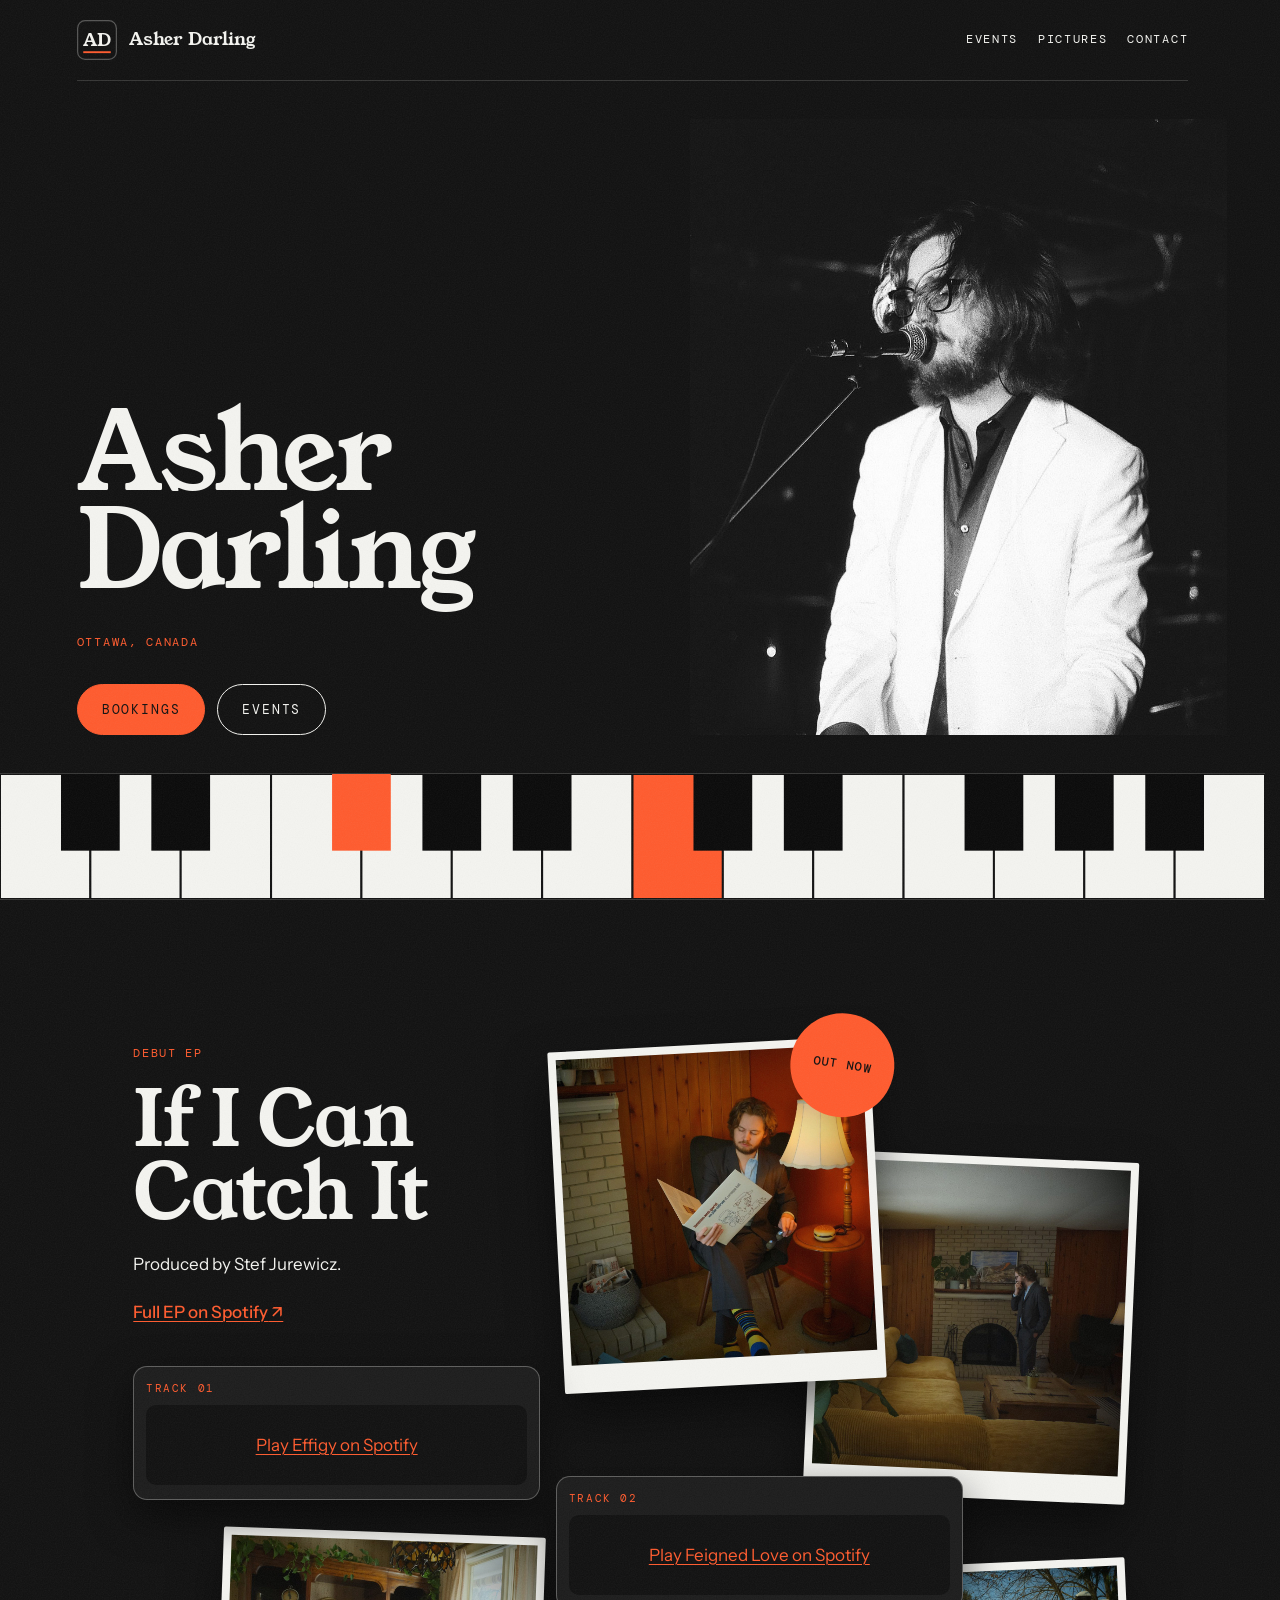
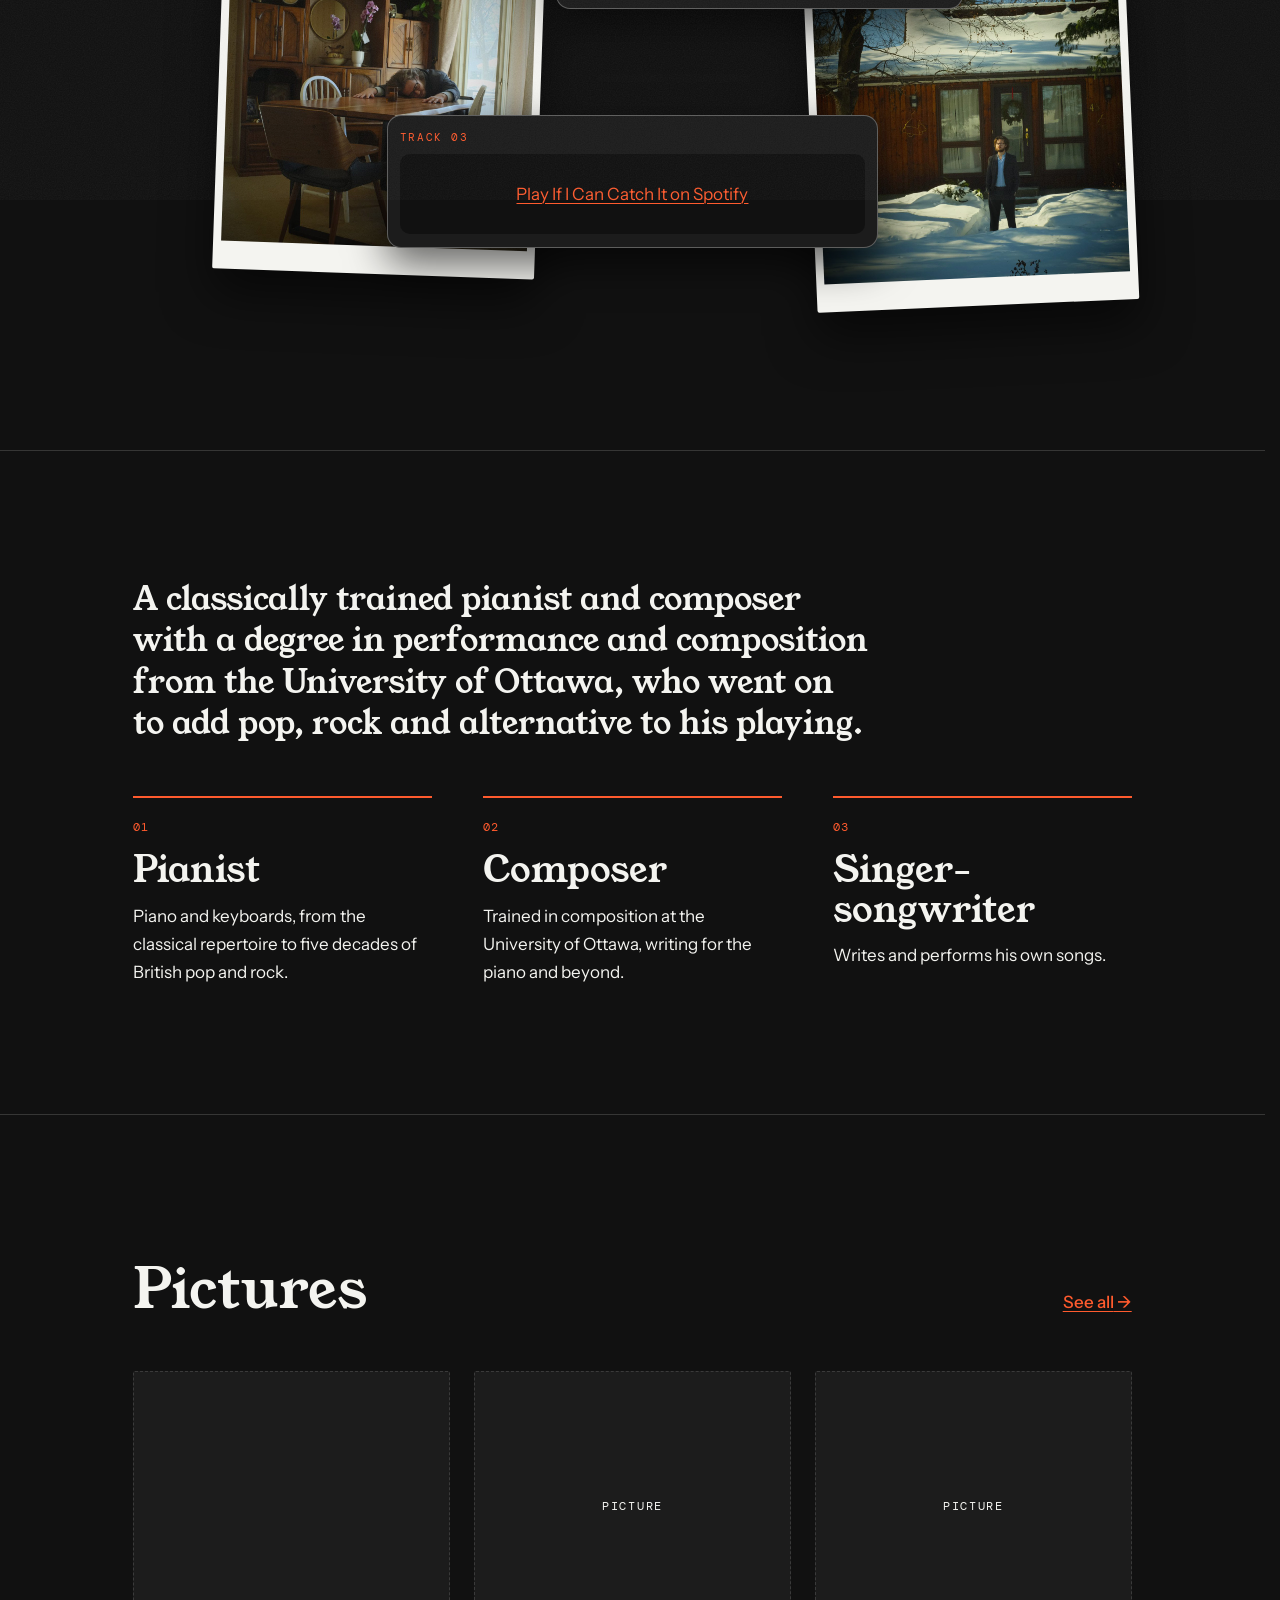
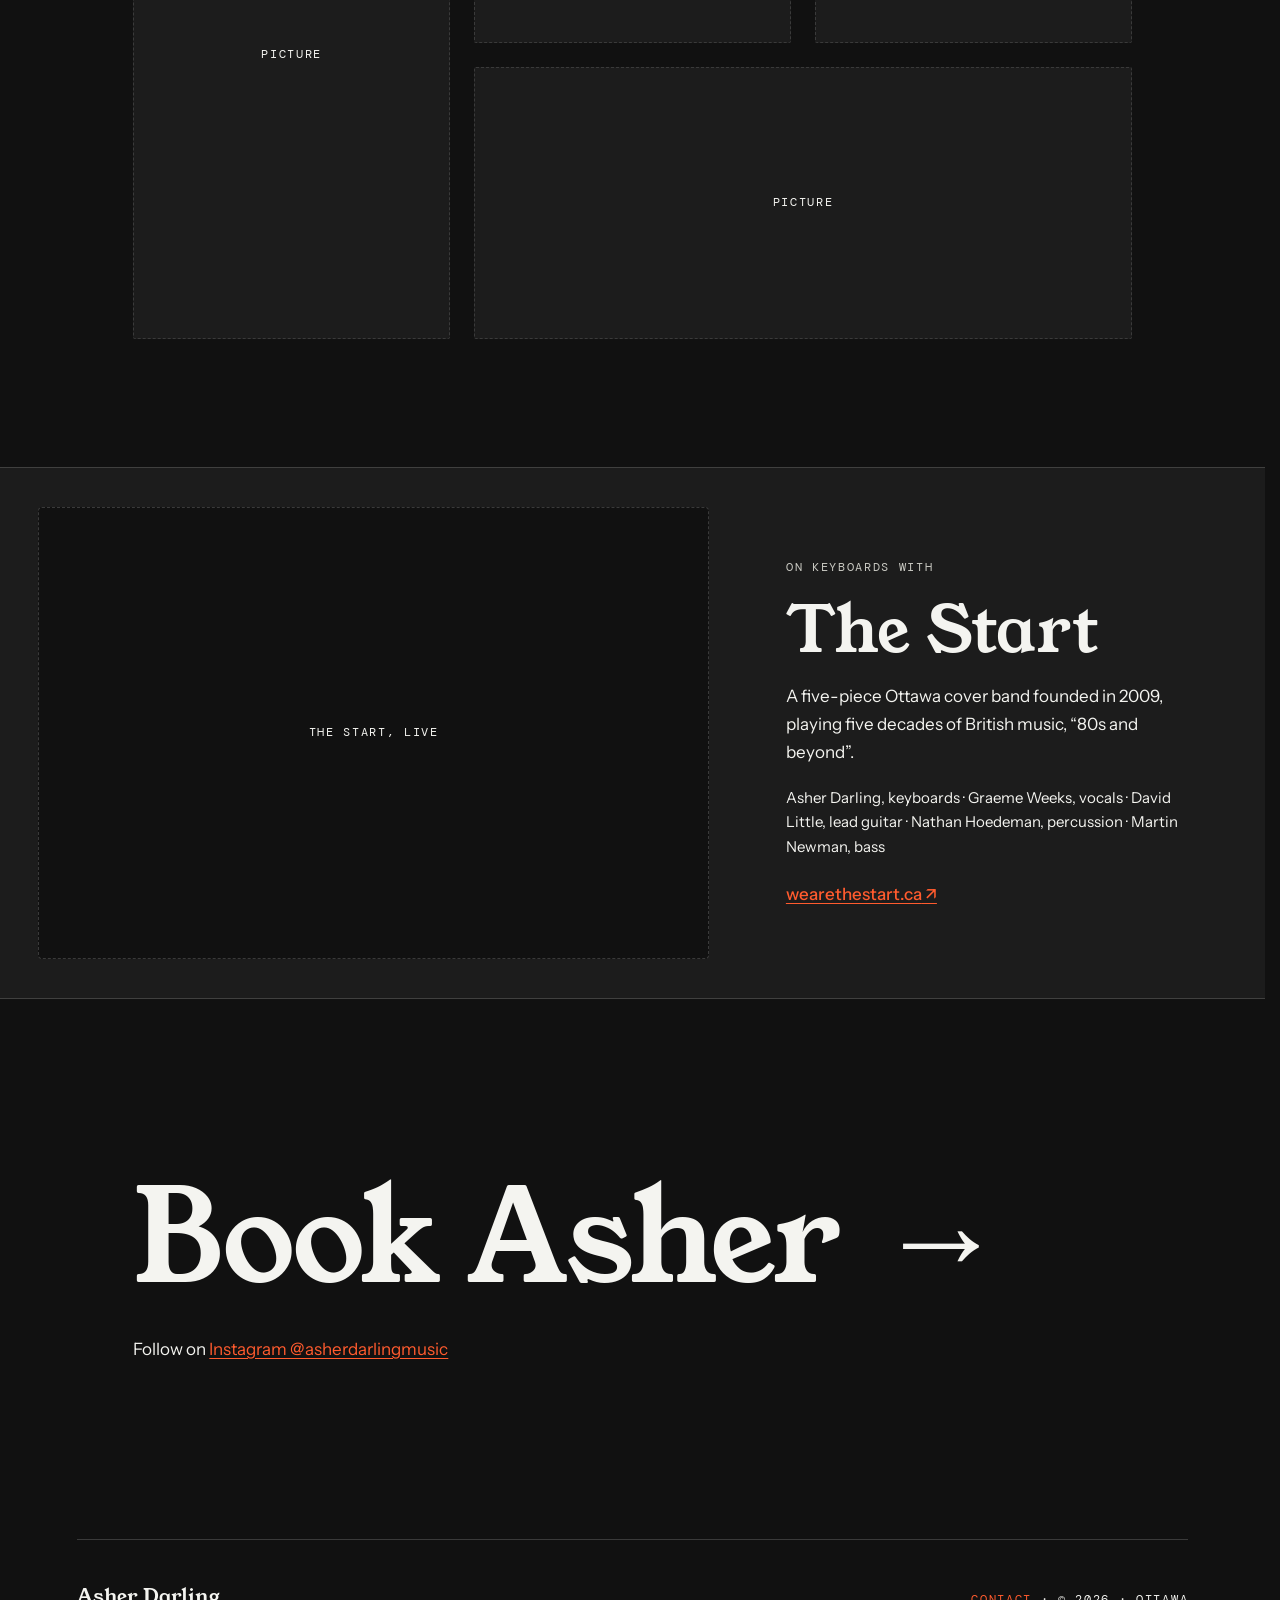
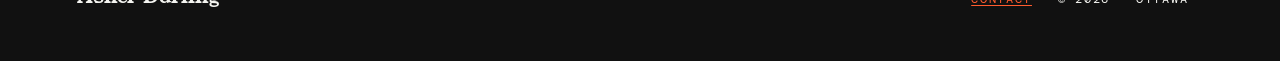
==== index.html @ ffa124f5 "Straighten the EP player cards Co-Authored-By: Claude Opus 5.5 <noreply@anthropic.com>" ====
<!DOCTYPE html>
<html lang="en">
<head>
  <meta charset="utf-8">
  <meta name="viewport" content="width=device-width, initial-scale=1">
  <title>Asher Darling — Pianist, composer and singer-songwriter, Ottawa</title>
  <meta name="description" content="Asher Darling is a pianist, composer and singer-songwriter based in Ottawa.">
  <meta name="theme-color" content="#111111">
  <link rel="icon" href="favicon.svg" type="image/svg+xml">
  <link rel="preconnect" href="https://fonts.googleapis.com">
  <link rel="preconnect" href="https://fonts.gstatic.com" crossorigin>
  <link rel="stylesheet" href="https://fonts.googleapis.com/css2?family=DM+Mono:wght@400;500&family=Instrument+Sans:wght@400;500;600&family=Young+Serif&display=swap">
  <link rel="stylesheet" href="styles.css?v=14">
  <script>document.documentElement.classList.add('js')</script>
  <script src="site.js?v=5" defer></script>
  <script src="https://open.spotify.com/embed/iframe-api/v1" async></script>
</head>
<body class="home">
  <a class="skip-link" href="#main">Skip to content</a>

  <nav class="site-nav site-nav--solid" aria-label="Main">
    <a class="site-nav__home" href="index.html"><svg class="site-nav__logo" viewBox="0 0 64 64" aria-hidden="true" focusable="false"><rect x="1" y="1" width="62" height="62" rx="12" fill="var(--bg)" stroke="var(--line-strong)" stroke-width="2"/><rect x="10" y="50" width="44" height="3" fill="var(--amber)"/><text x="32" y="42" text-anchor="middle" font-family="'Young Serif', Georgia, serif" font-size="28" fill="var(--cream)">AD</text></svg><span>Asher Darling</span></a>
    <ul class="site-nav__list">
      <!-- Listen is hidden from the nav until it has content. Restore: <li><a href="listen.html">Listen</a></li> -->
      <li><a href="events.html">Events</a></li>
      <li><a href="pictures.html">Pictures</a></li>
      <li><a href="contact.html">Contact</a></li>
    </ul>
  </nav>

  <main id="main">
    <!-- Opening: name and roles on the left, portrait on the right -->
    <header class="opening">
      <div class="opening__text">
        <h1 class="opening__name">Asher<br>Darling</h1>
        <p class="opening__place">Ottawa, Canada</p>
        <div class="opening__actions">
          <a class="btn btn--solid" href="contact.html">Bookings</a>
          <a class="btn" href="events.html">Events</a>
        </div>
      </div>

      <figure class="opening__photo">
        <img src="images/asher-darling-live.jpg" alt="Asher Darling singing at the keyboard in a white jacket" width="1002" height="1060" fetchpriority="high">
      </figure>
    </header>

    <!-- Keyboard -->
    <svg class="keyboard" viewBox="0 0 560 150" preserveAspectRatio="none" role="img" aria-label="Illustration of a two-octave piano keyboard">
      <g class="keys-white">
        <rect x="0" y="0" width="40" height="150"/>
        <rect x="40" y="0" width="40" height="150"/>
        <rect x="80" y="0" width="40" height="150"/>
        <rect x="120" y="0" width="40" height="150"/>
        <rect x="160" y="0" width="40" height="150"/>
        <rect x="200" y="0" width="40" height="150"/>
        <rect x="240" y="0" width="40" height="150"/>
        <rect x="280" y="0" width="40" height="150" class="key--amber"/>
        <rect x="320" y="0" width="40" height="150"/>
        <rect x="360" y="0" width="40" height="150"/>
        <rect x="400" y="0" width="40" height="150"/>
        <rect x="440" y="0" width="40" height="150"/>
        <rect x="480" y="0" width="40" height="150"/>
        <rect x="520" y="0" width="40" height="150"/>
      </g>
      <g class="keys-black">
        <rect x="27" y="0" width="26" height="92"/>
        <rect x="67" y="0" width="26" height="92"/>
        <rect x="147" y="0" width="26" height="92" class="key--amber"/>
        <rect x="187" y="0" width="26" height="92"/>
        <rect x="227" y="0" width="26" height="92"/>
        <rect x="307" y="0" width="26" height="92"/>
        <rect x="347" y="0" width="26" height="92"/>
        <rect x="427" y="0" width="26" height="92"/>
        <rect x="467" y="0" width="26" height="92"/>
        <rect x="507" y="0" width="26" height="92"/>
      </g>
    </svg>

    <!-- Debut EP: a loose pile of prints and single-track players. site.js pauses the other players when one starts. -->
    <section class="ep" aria-labelledby="ep-title">
      <div class="ep__inner">
        <div class="ep__text" data-reveal>
          <p class="ep__kicker">Debut EP</p>
          <h2 class="ep__title" id="ep-title">If I Can Catch It</h2>
          <p>Produced by Stef Jurewicz.</p>
          <a class="arrow-link" href="https://open.spotify.com/album/1AibY3R8aqznHihWEZUwaQ" target="_blank" rel="noopener">Full EP on Spotify<span aria-hidden="true"> ↗</span><span class="visually-hidden"> (opens in a new tab)</span></a>
        </div>
        <div class="ep__track ep__track--a" data-reveal>
          <p class="ep__track-n">Track 01</p>
          <div class="ep__embed" data-spotify="spotify:track:5keok5ZVyY2Rv8VLy2S7qJ"><a href="https://open.spotify.com/track/5keok5ZVyY2Rv8VLy2S7qJ" target="_blank" rel="noopener">Play Effigy on Spotify<span class="visually-hidden"> (opens in a new tab)</span></a></div>
        </div>
        <figure class="ep__print ep__print--a" data-reveal><img src="images/ep-1.jpg" alt="Asher Darling reading a record sleeve beside a lamp in a wood-panelled room" loading="lazy" width="1200" height="1200"><span class="ep__sticker" aria-hidden="true">Out now</span></figure>
        <figure class="ep__print ep__print--b" data-reveal><img src="images/ep-2.jpg" alt="Asher Darling standing by a brick fireplace in a living room" loading="lazy" width="1200" height="1200"></figure>
        <div class="ep__track ep__track--b" data-reveal>
          <p class="ep__track-n">Track 02</p>
          <div class="ep__embed" data-spotify="spotify:track:2GuFcZ4h3MGeRAEjgdXtcA"><a href="https://open.spotify.com/track/2GuFcZ4h3MGeRAEjgdXtcA" target="_blank" rel="noopener">Play Feigned Love on Spotify<span class="visually-hidden"> (opens in a new tab)</span></a></div>
        </div>
        <figure class="ep__print ep__print--c" data-reveal><img src="images/ep-3.jpg" alt="Asher Darling resting his head on a dining table" loading="lazy" width="1200" height="1200"></figure>
        <figure class="ep__print ep__print--d" data-reveal><img src="images/ep-4.jpg" alt="Asher Darling standing in the snow outside a house" loading="lazy" width="1200" height="1200"></figure>
        <div class="ep__track ep__track--c" data-reveal>
          <p class="ep__track-n">Track 03</p>
          <div class="ep__embed" data-spotify="spotify:track:1O7Efq4RRx7XvTDk8SPaeb"><a href="https://open.spotify.com/track/1O7Efq4RRx7XvTDk8SPaeb" target="_blank" rel="noopener">Play If I Can Catch It on Spotify<span class="visually-hidden"> (opens in a new tab)</span></a></div>
        </div>
      </div>
    </section>

    <!-- Roles -->
    <section class="roles" aria-labelledby="roles-title">
      <h2 class="visually-hidden" id="roles-title">What he does</h2>
      <p class="roles__intro">A classically trained pianist and composer with a degree in performance and composition from the University of Ottawa, who went on to add pop, rock and alternative to his playing.</p>
      <article class="role" data-reveal>
        <p class="role__n">01</p>
        <h3 class="role__title">Pianist</h3>
        <p>Piano and keyboards, from the classical repertoire to five decades of British pop and rock.</p>
      </article>
      <article class="role" data-reveal>
        <p class="role__n">02</p>
        <h3 class="role__title">Composer</h3>
        <p>Trained in composition at the University of Ottawa, writing for the piano and beyond.</p>
      </article>
      <article class="role" data-reveal>
        <p class="role__n">03</p>
        <h3 class="role__title">Singer-songwriter</h3>
        <p>Writes and performs his own songs.</p>
      </article>
    </section>

    <!-- Pictures mosaic -->
    <section class="mosaic" aria-labelledby="mosaic-title">
      <div class="mosaic__head">
        <h2 class="mosaic__title" id="mosaic-title">Pictures</h2>
        <a class="arrow-link" href="pictures.html">See all<span aria-hidden="true"> →</span></a>
      </div>
      <!-- TODO: pictures. Replace each placeholder with
      <a class="mosaic__item mosaic__item--tall" href="pictures.html"><img src="images/home-1.jpg" alt="Describe the photo" loading="lazy" width="1200" height="1600"></a>
      Keep the mosaic__item--tall / --wide classes so the grid shape stays the same. -->
      <div class="mosaic__grid">
        <div class="mosaic__item mosaic__item--tall ph" data-reveal role="img" aria-label="Picture placeholder"><span>Picture</span></div>
        <div class="mosaic__item ph" data-reveal role="img" aria-label="Picture placeholder"><span>Picture</span></div>
        <div class="mosaic__item ph" data-reveal role="img" aria-label="Picture placeholder"><span>Picture</span></div>
        <div class="mosaic__item mosaic__item--wide ph" data-reveal role="img" aria-label="Picture placeholder"><span>Picture</span></div>
      </div>
    </section>

    <!-- The Start -->
    <section class="band" aria-labelledby="band-title">
      <!-- TODO: band photo. Replace the placeholder with
      <img class="band__photo" src="images/the-start.jpg" alt="The Start on stage" loading="lazy" width="1800" height="1200">
      -->
      <div class="band__photo ph" data-reveal role="img" aria-label="Band photo placeholder"><span>The Start, live</span></div>
      <div class="band__text" data-reveal>
        <p class="band__kicker">On keyboards with</p>
        <h2 class="band__title" id="band-title">The Start</h2>
        <p>A five-piece Ottawa cover band founded in 2009, playing five decades of British music, “80s and beyond”.</p>
        <p class="band__lineup">Asher Darling, keyboards · Graeme Weeks, vocals · David Little, lead guitar · Nathan Hoedeman, percussion · Martin Newman, bass</p>
        <a class="arrow-link" href="https://wearethestart.ca/" target="_blank" rel="noopener">wearethestart.ca<span aria-hidden="true"> ↗</span><span class="visually-hidden"> (opens in a new tab)</span></a>
      </div>
    </section>

    <!-- Closing call to action -->
    <section class="closing" aria-label="Bookings">
      <a class="closing__link" href="contact.html">Book Asher<span class="closing__arrow" aria-hidden="true">→</span></a>
      <p class="closing__social">Follow on <a href="https://www.instagram.com/asherdarlingmusic/" target="_blank" rel="noopener">Instagram @asherdarlingmusic<span class="visually-hidden"> (opens in a new tab)</span></a></p>
    </section>
  </main>

  <footer class="footer">
    <p class="footer__name">Asher Darling</p>
    <p class="label footer__meta"><a href="contact.html">Contact</a> · © 2026 · Ottawa</p>
  </footer>
</body>
</html>
---- styles.css ----
:root {
  --bg: #111111;
  --panel: #1c1c1c;
  --walnut: #3a3a3a;
  --amber: #ff5b2e;
  --cream: #f4f4f0;
  --leaf: #c9c9c2;
  --sky: #93b4d8;
  --text: #f4f4f0;
  --text-muted: #f4f4f0;
  --key-white: #f4f4f0;
  --key-black: #0a0a0a;
  --line: rgba(244, 244, 240, 0.16);

  --font-serif: "Young Serif", "Iowan Old Style", "Palatino Linotype", Georgia, serif;
  --font-sans: "Instrument Sans", "Helvetica Neue", Helvetica, Arial, sans-serif;
  --font-mono: "DM Mono", ui-monospace, "SFMono-Regular", Menlo, Consolas, monospace;

  --gutter: clamp(1.5rem, 6vw, 5rem);
  --frame: clamp(1rem, 3vw, 2.5rem);
  --line-strong: rgba(244, 244, 240, 0.3);
  --nav-h: 4.9rem;
  --kb-h: clamp(72px, 14svh, 170px);
  --max: 72rem;
  --ease: cubic-bezier(.2, .6, .2, 1);
}

*, *::before, *::after { box-sizing: border-box; }

html { -webkit-text-size-adjust: 100%; scrollbar-gutter: stable; }
@media (prefers-reduced-motion: no-preference) {
  html { scroll-behavior: smooth; }
}

body {
  margin: 0;
  background: var(--bg);
  color: var(--text);
  font-family: var(--font-sans);
  font-size: 1.0625rem;
  line-height: 1.65;
  overflow-wrap: break-word;
}

h1, h2, h3, p, dl, dd, ul, ol { margin: 0; }
ul, ol { padding: 0; list-style: none; }

a { color: var(--amber); text-underline-offset: 0.2em; text-decoration-thickness: 1px; }
a:hover { color: var(--cream); text-decoration-thickness: 2px; }

:focus-visible {
  outline: 2px solid var(--sky);
  outline-offset: 3px;
  border-radius: 2px;
}

.visually-hidden {
  position: absolute; width: 1px; height: 1px; padding: 0; margin: -1px;
  overflow: hidden; clip: rect(0 0 0 0); white-space: nowrap; border: 0;
}

.nowrap { white-space: nowrap; }

.skip-link {
  position: absolute; left: 1rem; top: -4rem; z-index: 10;
  background: var(--cream); color: var(--bg);
  padding: 0.5rem 0.875rem; font-weight: 600; text-decoration: none;
}
.skip-link:focus { top: 1rem; color: var(--bg); }

.label {
  font-family: var(--font-mono);
  font-size: 0.75rem;
  font-weight: 400;
  letter-spacing: 0.14em;
  text-transform: uppercase;
  line-height: 1.5;
  color: var(--amber);
}

/* Sections */
main {
  max-width: var(--max);
  margin: 0 auto;
  padding: 0 var(--gutter);
}

.section {
  display: grid;
  grid-template-columns: minmax(0, 1fr);
  gap: 1.25rem;
  padding: clamp(3.5rem, 9vw, 6.5rem) 0;
  border-bottom: 1px solid var(--line);
}
.section:last-child { border-bottom: 0; }

@media (min-width: 800px) {
  .section {
    grid-template-columns: 13rem minmax(0, 1fr);
    gap: 3rem;
  }
  .section__label { padding-top: 0.45rem; }
}

.section__body {
  max-width: 40rem;
  display: grid;
  gap: 1.25rem;
}
.section__body p { color: var(--text-muted); text-wrap: pretty; }

/* At a glance */
.glance > div {
  display: grid;
  grid-template-columns: minmax(0, 1fr);
  gap: 0.125rem;
  padding: 0.95rem 0;
  border-top: 1px solid var(--line);
}
.glance > div:last-child { border-bottom: 1px solid var(--line); }
.glance dt {
  font-family: var(--font-mono);
  font-size: 0.75rem;
  letter-spacing: 0.14em;
  text-transform: uppercase;
  color: var(--leaf);
  padding-top: 0.3rem;
}
.glance dd { color: var(--text); }
@media (min-width: 560px) {
  .glance > div { grid-template-columns: 8.5rem minmax(0, 1fr); gap: 1.5rem; }
}

/* Footer */
.footer {
  display: flex;
  flex-wrap: wrap;
  justify-content: space-between;
  align-items: baseline;
  gap: 0.5rem 2rem;
  margin: 0 var(--gutter);
  padding: 2.5rem 0 3rem;
  border-top: 1px solid var(--walnut);
}
.footer__name { font-family: var(--font-serif); color: var(--cream); font-size: 1.25rem; }
.footer__meta { color: var(--text-muted); }


/* Nav */
.site-nav {
  position: absolute; top: 0; left: 0; right: 0; z-index: 5;
  display: flex; flex-wrap: wrap; justify-content: space-between; align-items: center;
  gap: 0.5rem 1.5rem;
  margin: 0 var(--gutter);
  padding: 1.25rem 0;
}
.site-nav--solid { position: relative; border-bottom: 1px solid var(--line); }
.site-nav__home { display: inline-flex; align-items: center; gap: 0.75rem; font-family: var(--font-serif); color: var(--cream); text-decoration: none; font-size: 1.125rem; }
.site-nav__logo { width: 2.5rem; height: 2.5rem; flex: none; display: block; }
.site-nav__home:hover span { text-decoration: underline; text-underline-offset: 0.2em; }
@media (max-width: 479px) {
  .site-nav__home span { position: absolute; width: 1px; height: 1px; overflow: hidden; clip: rect(0 0 0 0); white-space: nowrap; }
}
.site-nav__list { display: flex; flex-wrap: wrap; gap: 0.25rem 1.25rem; }
.site-nav__list a {
  font-family: var(--font-mono); font-size: 0.75rem; letter-spacing: 0.14em; text-transform: uppercase;
  color: var(--text); text-decoration: none; padding: 0.5rem 0; display: inline-block;
  border-bottom: 1px solid transparent; transition: color 200ms var(--ease), border-color 200ms var(--ease);
}
.site-nav__list a:hover, .site-nav__list a[aria-current="page"] { color: var(--amber); border-bottom-color: currentColor; }

[hidden] { display: none !important; }

/* Effects (from the webassets library). All motion is off when the OS asks for reduced motion. */

/* 141: cross-document view transitions: pages cross-fade, the nav stays put */
@view-transition { navigation: auto; }
.site-nav { view-transition-name: site-nav; }
::view-transition-old(root) { animation: 0.3s cubic-bezier(.4, 0, .2, 1) both vt-out; }
::view-transition-new(root) { animation: 0.45s cubic-bezier(.2, .8, .2, 1) both vt-in; }
@keyframes vt-out { to { opacity: 0; } }
@keyframes vt-in { from { opacity: 0; transform: translateY(12px); } }

/* 106: film grain, very faint */
body::after {
  content: ""; position: fixed; left: -100%; top: -100%; width: 300%; height: 300%;
  pointer-events: none; z-index: 50; opacity: 0.06;
  background-image: url("data:image/svg+xml,%3Csvg xmlns='http://www.w3.org/2000/svg' width='300' height='300'%3E%3Cfilter id='n'%3E%3CfeTurbulence type='fractalNoise' baseFrequency='.85' numOctaves='4' stitchTiles='stitch'/%3E%3CfeColorMatrix type='saturate' values='0'/%3E%3C/filter%3E%3Crect width='300' height='300' filter='url(%23n)'/%3E%3C/svg%3E");
  animation: grain 0.9s steps(6) infinite;
}
@keyframes grain {
  0% { transform: translate(0, 0); } 20% { transform: translate(-5%, 3%); } 40% { transform: translate(4%, -6%); }
  60% { transform: translate(-7%, -2%); } 80% { transform: translate(3%, 7%); } 100% { transform: translate(-2%, 4%); }
}

@media (prefers-reduced-motion: no-preference) {
  /* 001: reveal on scroll */
  .js [data-reveal] {
    opacity: 0; transform: translateY(32px);
    transition: opacity 0.9s cubic-bezier(.2, .8, .2, 1), transform 0.9s cubic-bezier(.2, .8, .2, 1);
    transition-delay: calc(var(--i, 0) * 90ms);
  }
  .js [data-reveal].in { opacity: 1; transform: none; }

  /* Home opening: 008-style clip reveal on the portrait, then the text rises in */
  .opening__photo { animation: unclip 1.4s cubic-bezier(.2, .8, .2, 1) both; }
  .opening__text > * { animation: rise 0.9s cubic-bezier(.2, .8, .2, 1) both; }
  .opening__text > :nth-child(2) { animation-delay: 0.15s; }
  .opening__text > :nth-child(3) { animation-delay: 0.3s; }
  
  /* Piano keys dip under the pointer */
  .keyboard rect { transform-box: fill-box; transform-origin: top; transition: transform 140ms ease, fill 140ms ease; }
}
@keyframes unclip { from { clip-path: inset(10%); opacity: 0; } to { clip-path: inset(0); opacity: 1; } }
@keyframes rise { from { opacity: 0; transform: translateY(18px); } to { opacity: 1; transform: none; } }

/* Home */
.home main { max-width: none; padding: 0; }
.ph { display: grid; place-items: center; background: var(--panel); border: 1px dashed var(--walnut); }
.ph span { font-family: var(--font-mono); font-size: 0.75rem; letter-spacing: 0.14em; text-transform: uppercase; color: var(--text-muted); }
.inner { max-width: var(--max); margin: 0 auto; padding-left: var(--gutter); padding-right: var(--gutter); }

/* Opening */
.opening {
  display: flex; flex-direction: column; border-bottom: 1px solid var(--line);
  height: calc(100svh - var(--nav-h) - var(--kb-h)); min-height: 30rem;
}
.opening__photo { flex: 1 1 0; min-height: 8rem; width: calc(100% - 2 * var(--gutter)); object-fit: cover; object-position: center 25%; display: block; margin: 0 var(--gutter) var(--gutter); border-radius: 4px; }
.opening__text { display: grid; align-content: end; gap: clamp(1rem, 3.5svh, 2.25rem); padding: clamp(1.5rem, 5svh, 6rem) var(--gutter); }
.opening__name {
  font-family: var(--font-serif); font-weight: 400; color: var(--cream);
  font-size: clamp(3.25rem, min(8.5vw, 13svh), 9rem); line-height: 0.9; letter-spacing: -0.025em;
}
.opening__place { font-family: var(--font-mono); font-size: 0.75rem; letter-spacing: 0.14em; text-transform: uppercase; color: var(--amber); }
.opening__actions { display: flex; flex-wrap: wrap; gap: 0.75rem; }
@media (min-width: 900px) {
  .opening { display: grid; grid-template-columns: minmax(0, 6fr) minmax(0, 5fr); grid-template-rows: minmax(0, 1fr); min-height: 26rem; }
  .opening__text { padding-top: var(--frame); padding-bottom: var(--frame); }
  .opening__photo { min-height: 0; width: calc(100% - var(--frame)); height: calc(100% - 2 * var(--frame)); align-self: stretch; margin: var(--frame) var(--frame) var(--frame) 0; }
}

.btn {
  display: inline-flex; align-items: center; padding: 0.85rem 1.5rem; border-radius: 999px;
  border: 1px solid var(--cream); color: var(--cream); text-decoration: none;
  font-family: var(--font-mono); font-size: 0.8125rem; letter-spacing: 0.14em; text-transform: uppercase;
  transition: background 200ms var(--ease), color 200ms var(--ease), border-color 200ms var(--ease);
}
.btn:hover { background: var(--cream); color: var(--bg); }
.btn--solid { background: var(--amber); border-color: var(--amber); color: var(--bg); }
.btn--solid:hover { background: var(--cream); border-color: var(--cream); color: var(--bg); }

/* Keyboard */
.keyboard { display: block; width: 100%; height: var(--kb-h); border-bottom: 1px solid var(--line); }
.keys-white rect { fill: var(--key-white); stroke: var(--bg); stroke-width: 2; vector-effect: non-scaling-stroke; }
.keys-black rect { fill: var(--key-black); }
.keyboard .key--amber { fill: var(--amber); }
@media (hover: hover) {
  .keys-white rect:not(.key--amber):hover { fill: #e4e4e4; }
  .keys-white rect:hover { transform: scaleY(0.97); }
  .keys-black rect:hover { transform: scaleY(0.95); }
}

/* Debut EP: a loose, overlapping pile of prints and players.
   Tilts use the rotate property so they do not fight the reveal transform. */
.ep { border-bottom: 1px solid var(--line); overflow-x: clip; }
.ep__inner {
  max-width: var(--max); margin: 0 auto; padding: clamp(5rem, 12vw, 9rem) var(--gutter);
  display: grid; grid-template-columns: repeat(2, minmax(0, 1fr)); gap: 1.75rem 1rem; align-items: start; position: relative;
}
.ep__text { grid-column: 1 / -1; display: grid; gap: 1.25rem; }
.ep__kicker { font-family: var(--font-mono); font-size: 0.75rem; letter-spacing: 0.14em; text-transform: uppercase; color: var(--amber); }
.ep__title { font-family: var(--font-serif); font-weight: 400; font-size: clamp(2.75rem, 6vw, 5rem); line-height: 0.95; letter-spacing: -0.02em; color: var(--cream); }

.ep__print {
  margin: 0; padding: 0.5rem 0.5rem 1.75rem; background: var(--key-white); border-radius: 2px;
  box-shadow: 0 1.5rem 3rem rgba(0, 0, 0, 0.55); position: relative; z-index: 1;
  transition: scale 300ms var(--ease);
}
.ep__print img { display: block; width: 100%; height: auto; aspect-ratio: 1; object-fit: cover; }
.ep__print:hover { scale: 1.03; z-index: 6; }
.ep__print--a { z-index: 3; }
.ep__print--a { rotate: -3deg; }
.ep__print--b { rotate: 2.5deg; margin-top: 2.5rem; }
.ep__print--c { rotate: 2deg; }
.ep__print--d { rotate: -2.5deg; margin-top: 1.5rem; }

.ep__track {
  grid-column: 1 / -1; position: relative; z-index: 4;
  padding: 0.75rem 0.75rem 0.85rem; background: var(--panel); border: 1px solid var(--line-strong); border-radius: 14px;
  box-shadow: 0 1rem 2.5rem rgba(0, 0, 0, 0.6);
}
.ep__track-n { font-family: var(--font-mono); font-size: 0.6875rem; letter-spacing: 0.14em; text-transform: uppercase; color: var(--amber); margin-bottom: 0.5rem; }
.ep__embed, .ep__track iframe { display: block; width: 100%; min-height: 80px; border: 0; border-radius: 10px; }
.ep__embed { display: grid; place-items: center; background: var(--bg); }

.ep__sticker {
  position: absolute; z-index: 7; right: -0.75rem; top: -1.25rem;
  width: 4.5rem; height: 4.5rem; border-radius: 50%; display: grid; place-items: center; rotate: 12deg;
  background: var(--amber); color: var(--bg); font-family: var(--font-mono); font-size: 0.75rem; font-weight: 500; letter-spacing: 0.12em; text-transform: uppercase;
}

@media (min-width: 900px) {
  .ep__inner { grid-template-columns: repeat(12, minmax(0, 1fr)); gap: 0 1rem; }
  .ep__text { grid-column: 1 / 6; grid-row: 1; align-self: center; }
  .ep__print--a { grid-column: 6 / 10; grid-row: 1 / 3; }
  .ep__print--b { grid-column: 9 / 13; grid-row: 1 / 3; margin-top: 7rem; z-index: 2; }
  .ep__track--a { grid-column: 1 / 6; grid-row: 2; margin-top: 2.5rem; }
  .ep__print--c { grid-column: 2 / 6; grid-row: 3 / 5; margin-top: 2rem; }
  .ep__track--b { grid-column: 6 / 11; grid-row: 3; margin-top: -1.5rem; }
  .ep__print--d { grid-column: 9 / 13; grid-row: 3 / 5; margin-top: 4rem; z-index: 2; }
  .ep__track--c { grid-column: 4 / 10; grid-row: 4; margin-top: 3rem; }
  .ep__sticker { right: -1.5rem; top: -1.5rem; width: 6.5rem; height: 6.5rem; }
}

/* Roles */
.roles {
  max-width: var(--max); margin: 0 auto; padding: clamp(4rem, 10vw, 8rem) var(--gutter);
  display: grid; gap: 3.5rem;
}
.roles__intro {
  grid-column: 1 / -1; max-width: 46rem;
  font-family: var(--font-serif); font-size: clamp(1.375rem, 2.6vw, 2rem); line-height: 1.3; color: var(--cream); text-wrap: pretty;
}
.role { display: grid; gap: 0.75rem; align-content: start; padding-top: 1.25rem; border-top: 2px solid var(--amber); }
.role__n { font-family: var(--font-mono); font-size: 0.75rem; letter-spacing: 0.1em; color: var(--amber); }
.role__title { font-family: var(--font-serif); font-weight: 400; font-size: clamp(1.75rem, 3vw, 2.25rem); line-height: 1.1; color: var(--cream); }
.role p:last-child { color: var(--text-muted); }
@media (min-width: 800px) { .roles { grid-template-columns: repeat(3, minmax(0, 1fr)); gap: clamp(2rem, 4vw, 3.5rem); } }

/* Mosaic */
.mosaic { border-top: 1px solid var(--line); }
.mosaic__head, .mosaic__grid { max-width: var(--max); margin: 0 auto; padding-left: var(--gutter); padding-right: var(--gutter); }
.mosaic__head { display: flex; flex-wrap: wrap; justify-content: space-between; align-items: baseline; gap: 0.5rem 1.5rem; padding-top: clamp(4rem, 10vw, 8rem); padding-bottom: 2.25rem; }
.mosaic__title { font-family: var(--font-serif); font-weight: 400; font-size: clamp(2rem, 5vw, 3.5rem); color: var(--cream); }
.mosaic__grid {
  display: grid; grid-template-columns: repeat(2, minmax(0, 1fr)); grid-auto-rows: clamp(9rem, 22vw, 17rem);
  gap: clamp(0.75rem, 2vw, 1.5rem); padding-bottom: clamp(4rem, 10vw, 8rem);
}
.mosaic__item { display: block; overflow: hidden; border-radius: 2px; }
.mosaic__item.ph { display: grid; }
.mosaic__item img { display: block; width: 100%; height: 100%; object-fit: cover; }
.mosaic__item--tall { grid-row: span 2; }
.mosaic__item--wide { grid-column: span 2; }
@media (min-width: 800px) { .mosaic__grid { grid-template-columns: repeat(3, minmax(0, 1fr)); } }

/* The Start */
.band { display: grid; grid-template-columns: minmax(0, 1fr); border-top: 1px solid var(--line); border-bottom: 1px solid var(--line); }
.band { gap: var(--frame); padding: var(--frame); background: var(--panel); }
.band__photo { width: 100%; aspect-ratio: 3 / 2; object-fit: cover; display: block; border-radius: 4px; }
.band__photo.ph, .opening__photo.ph { display: grid; }
figure.opening__photo { position: relative; overflow: hidden; background: var(--panel); }
figure.opening__photo img { position: absolute; inset: 0; width: 100%; height: 100%; object-fit: cover; object-position: 45% 30%; display: block; }
.band__photo.ph { background: var(--bg); }
.band__text { display: grid; gap: 1.25rem; align-content: center; padding: clamp(1rem, 4vw, 3.5rem) clamp(0.5rem, 3vw, 3rem); }
.band__kicker { font-family: var(--font-mono); font-size: 0.75rem; letter-spacing: 0.14em; text-transform: uppercase; color: var(--leaf); }
.band__title { font-family: var(--font-serif); font-weight: 400; font-size: clamp(2.5rem, 5vw, 4rem); line-height: 1; color: var(--cream); }
.band__lineup { font-size: 0.9375rem; color: var(--text-muted); }
@media (min-width: 900px) { .band { grid-template-columns: minmax(0, 7fr) minmax(0, 5fr); } .band__photo { aspect-ratio: auto; height: auto; min-height: 26rem; align-self: stretch; } }

.arrow-link { justify-self: start; font-weight: 500; }

/* Closing */
.closing { max-width: var(--max); margin: 0 auto; padding: clamp(5rem, 14vw, 11rem) var(--gutter); display: grid; gap: 2rem; }
.closing__link {
  justify-self: start; display: inline-flex; align-items: baseline; gap: 0.3em;
  font-family: var(--font-serif); font-size: clamp(3rem, 10vw, 8rem); line-height: 1; letter-spacing: -0.02em;
  color: var(--cream); text-decoration: none;
}
.closing__link:hover { color: var(--amber); text-decoration: underline; text-decoration-thickness: 3px; }
.closing__arrow { transition: transform 300ms var(--ease); }
.closing__link:hover .closing__arrow { transform: translateX(0.15em); }
.closing__social { color: var(--text-muted); }

/* Placeholders */
.placeholder {
  display: grid; place-content: center; justify-items: center; gap: 0.35rem;
  min-height: 8rem; padding: 1.5rem; text-align: center;
  background: var(--panel); border: 1px dashed var(--walnut); border-radius: 4px;
  color: var(--text-muted); font-size: 0.9375rem;
}
.placeholder--player { min-height: 352px; }
.placeholder--photo { aspect-ratio: var(--ratio, 4/5); min-height: 0; }
.player { display: block; border: 0; border-radius: 12px; }

/* Gigs */
.gigs { border-top: 1px solid var(--line); }
.gig {
  display: grid; grid-template-columns: minmax(0, 1fr); gap: 0.25rem 1.5rem;
  padding: 1.1rem 0; border-bottom: 1px solid var(--line); align-items: baseline;
}
.gig__date { font-family: var(--font-mono); font-size: 0.8125rem; letter-spacing: 0.08em; text-transform: uppercase; color: var(--leaf); }
.gig__info { display: grid; }
.gig__venue { font-family: var(--font-serif); font-size: 1.375rem; color: var(--cream); line-height: 1.3; }
.gig__meta { color: var(--text-muted); font-size: 0.9375rem; }
.gig__tickets { justify-self: start; font-weight: 500; }
.gig--placeholder { opacity: 0.6; }
@media (min-width: 560px) {
  .gig { grid-template-columns: 8.5rem minmax(0, 1fr) auto; }
}

/* Gallery */
.section__body--wide { max-width: none; }
.gallery { display: grid; grid-template-columns: repeat(auto-fill, minmax(min(100%, 14rem), 1fr)); gap: 1rem; align-items: start; }
.gallery figure { margin: 0; display: grid; gap: 0.5rem; }
.gallery img { display: block; width: 100%; height: auto; border-radius: 2px; }
.gallery figcaption { font-size: 0.8125rem; color: var(--text-muted); }

.section.section--single { grid-template-columns: minmax(0, 1fr); }
.section--single .section__body { max-width: 48rem; }
.section--single .section__body--wide { max-width: none; }

/* Contact page */
.page-head { padding: clamp(3.5rem, 10vw, 7rem) 0 clamp(2rem, 5vw, 3rem); border-bottom: 1px solid var(--line); display: grid; gap: 1rem; }
.page-head__title {
  font-family: var(--font-serif); font-weight: 400; color: var(--cream);
  font-size: clamp(3rem, 10vw, 7rem); line-height: 0.95; letter-spacing: -0.02em;
}
.form { display: grid; gap: 1.5rem; }
.field { display: grid; gap: 0.4rem; }
.field__label { font-family: var(--font-mono); font-size: 0.75rem; letter-spacing: 0.14em; text-transform: uppercase; color: var(--leaf); }
.field__hint { font-size: 0.875rem; }
.input {
  width: 100%; font: inherit; color: var(--text);
  background: var(--panel); border: 1px solid #8a6a4f; border-radius: 2px;
  padding: 0.75rem 0.875rem; min-height: 48px;
  transition: border-color 120ms var(--ease);
}
.input:hover { border-color: var(--cream); }
.input:focus-visible { outline: 2px solid var(--sky); outline-offset: 2px; border-color: var(--sky); }
textarea.input { resize: vertical; }
.input--select {
  appearance: none; padding-right: 2.5rem;
  background-image: linear-gradient(45deg, transparent 50%, var(--cream) 50%), linear-gradient(135deg, var(--cream) 50%, transparent 50%);
  background-position: calc(100% - 1.25rem) 50%, calc(100% - 0.9rem) 50%;
  background-size: 0.35rem 0.35rem; background-repeat: no-repeat;
}
.button {
  justify-self: start; font: inherit; font-weight: 600; cursor: pointer;
  color: var(--bg); background: var(--amber); border: 0; border-radius: 2px;
  padding: 0.85rem 1.5rem; min-height: 48px;
  transition: background-color 200ms var(--ease);
}
.button:hover { background: var(--cream); }
.button:active { transform: translateY(1px); }
.footer__name a { color: inherit; text-decoration: none; }

/* 056: label cursor (fine pointers only; the native cursor comes back over iframes and outside the window) */
@media (hover: hover) and (pointer: fine) {
  .has-cursor, .has-cursor * { cursor: none !important; }
  .has-cursor iframe { cursor: auto !important; }
}
.lc {
  position: fixed; left: 0; top: 0; z-index: 10000; pointer-events: none;
  display: grid; place-items: center; width: 12px; height: 12px; border-radius: 999px;
  background: var(--amber); color: var(--bg); opacity: 0;
  font-family: var(--font-mono); font-size: 0.75rem; font-weight: 500; letter-spacing: 0.12em; text-transform: uppercase; white-space: nowrap; overflow: hidden;
  transform: translate(-50%, -50%);
  transition: width 0.35s cubic-bezier(.2, .8, .2, 1), height 0.35s cubic-bezier(.2, .8, .2, 1), background 0.25s, border-color 0.25s, opacity 0.2s;
}
.lc.on { opacity: 1; }
.lc span { opacity: 0; transition: opacity 0.2s; }
.lc.link { width: 40px; height: 40px; background: transparent; border: 1.5px solid var(--amber); }
.lc.label { width: 84px; height: 84px; background: var(--amber); border: 0; }
.lc.label span { opacity: 1; transition-delay: 0.1s; }

@media (prefers-reduced-motion: reduce) {
  @view-transition { navigation: none; }
  body::after { animation: none; }
  *, *::before, *::after {
    transition-duration: 0ms !important;
    animation-duration: 0ms !important;
    scroll-behavior: auto !important;
  }
}
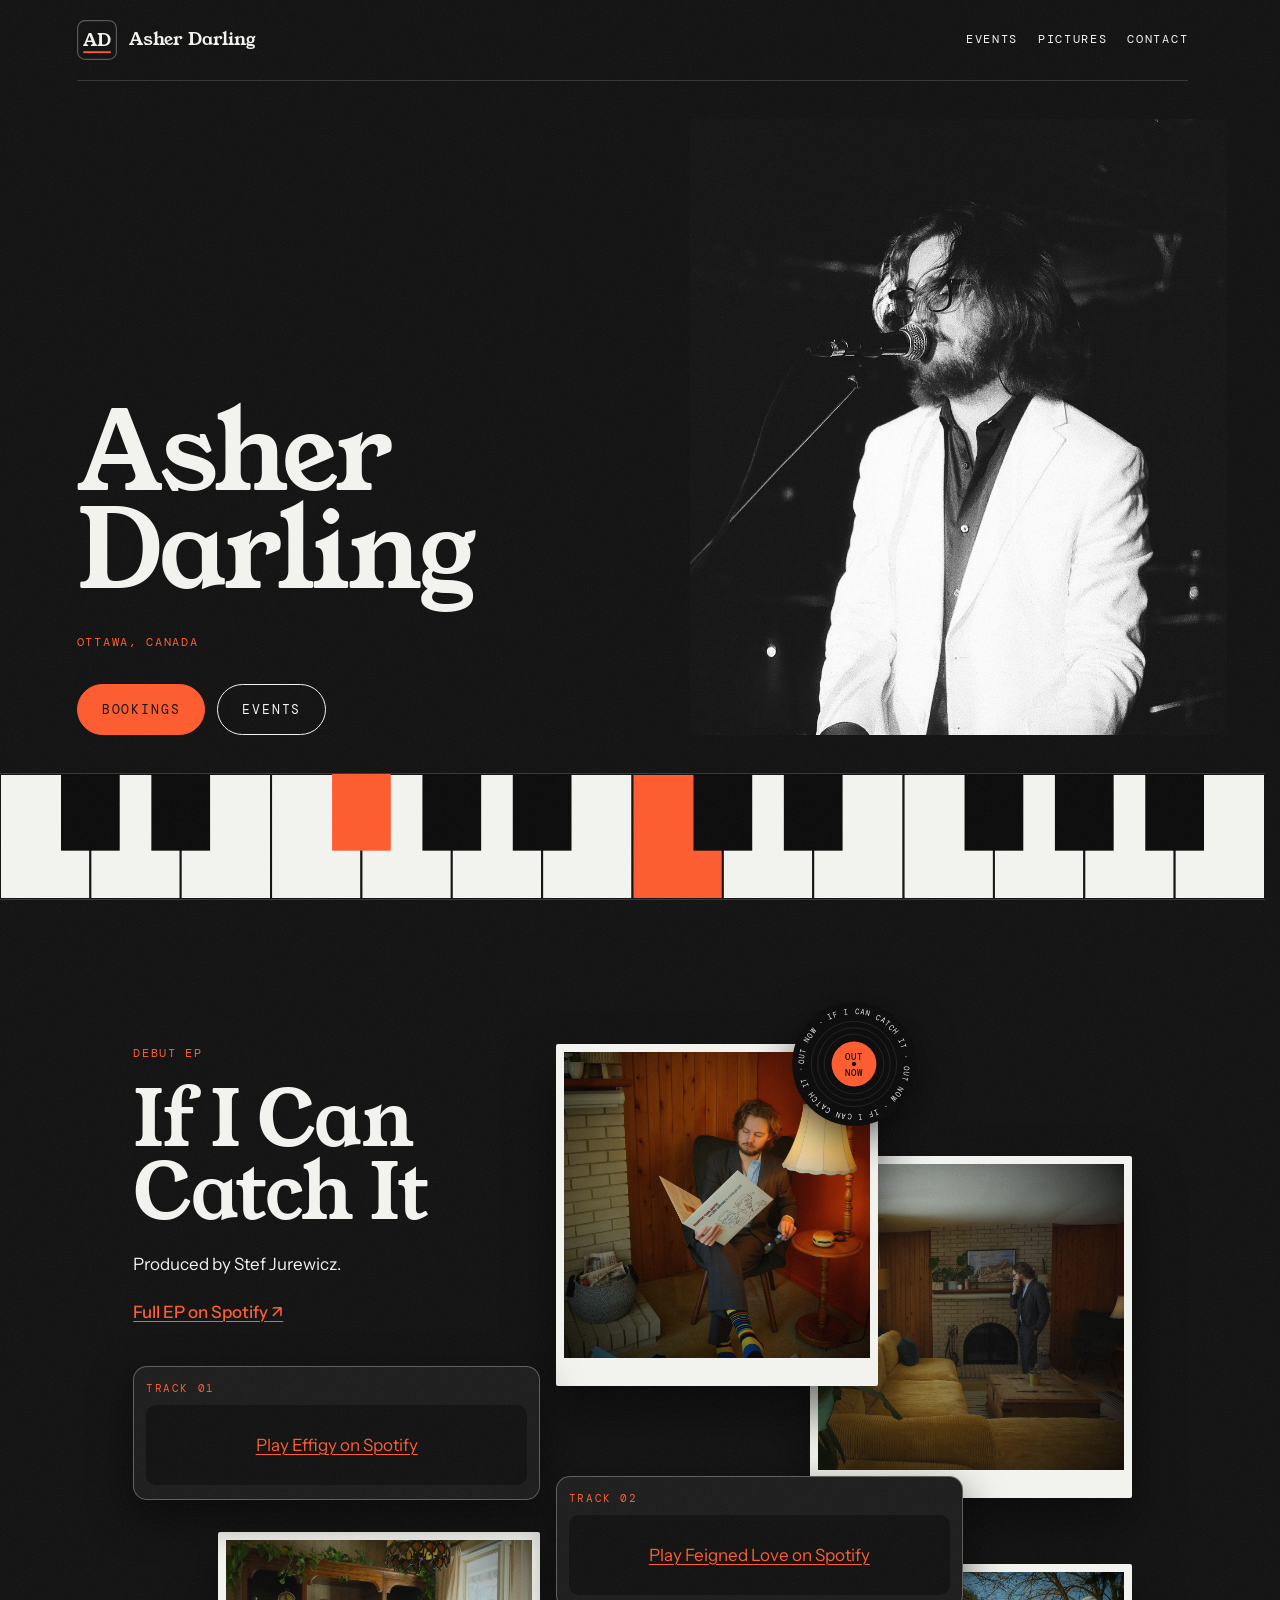
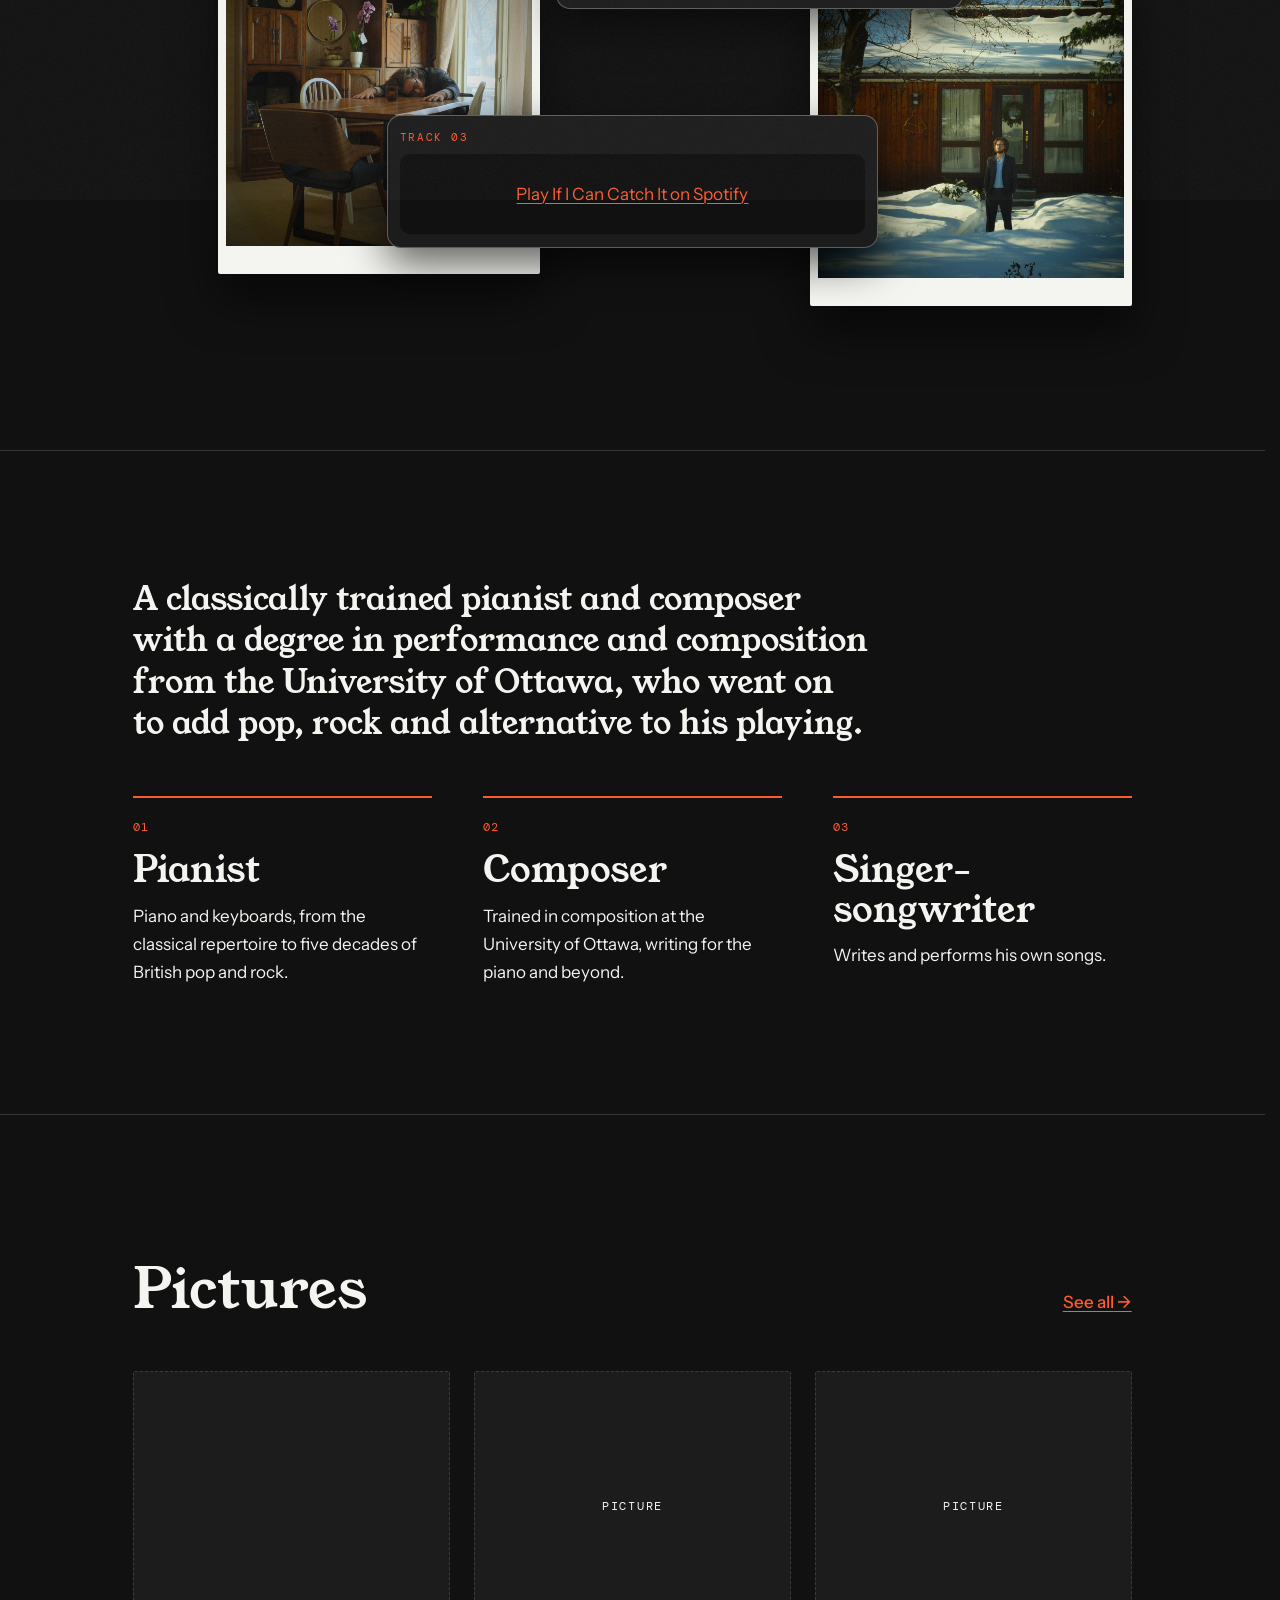
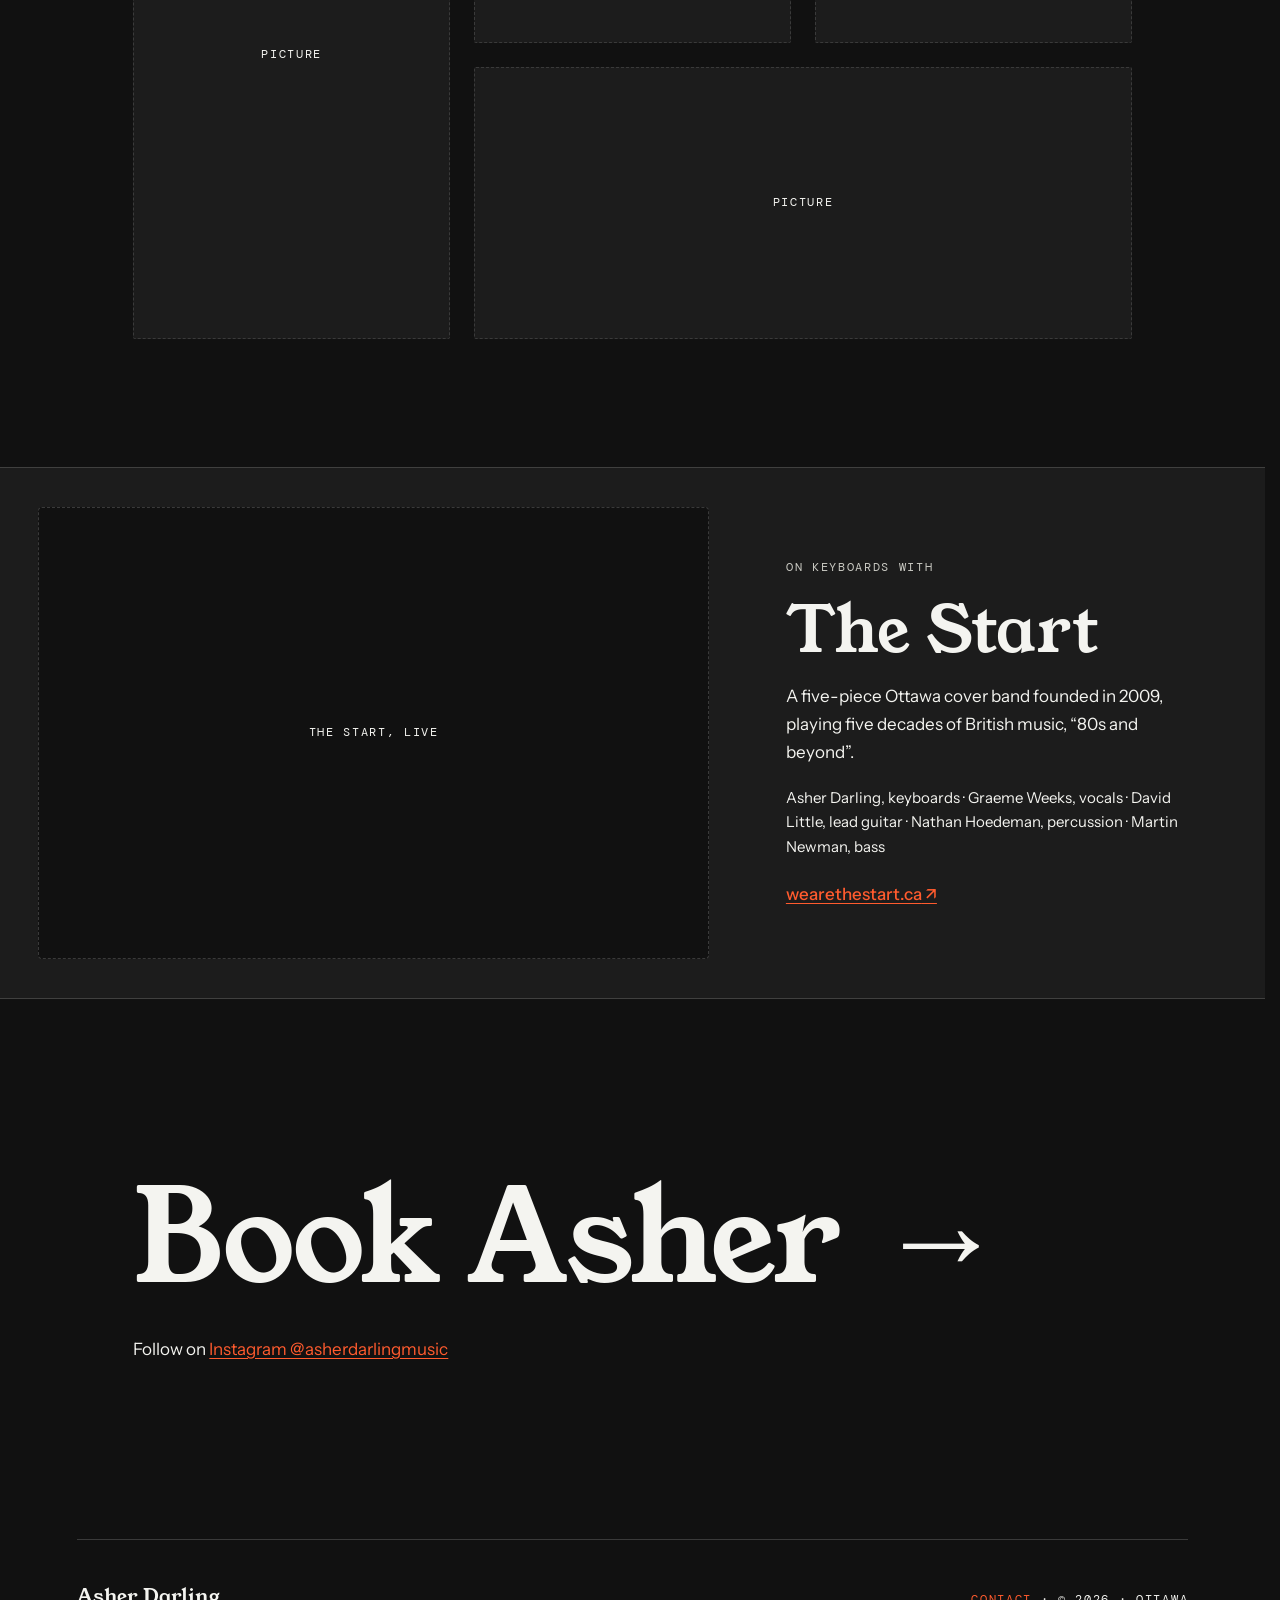
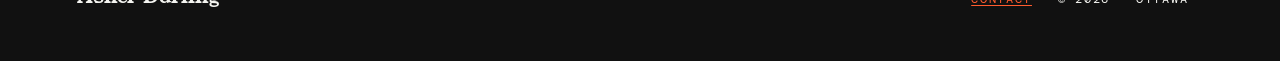
==== commit e30e7372: "Straighten the EP prints; replace the Out now sticker with a spinning record badge Co-Authored-By: C" ====
--- a/index.html
+++ b/index.html
@@ -10,7 +10,7 @@
   <link rel="preconnect" href="https://fonts.googleapis.com">
   <link rel="preconnect" href="https://fonts.gstatic.com" crossorigin>
   <link rel="stylesheet" href="https://fonts.googleapis.com/css2?family=DM+Mono:wght@400;500&family=Instrument+Sans:wght@400;500;600&family=Young+Serif&display=swap">
-  <link rel="stylesheet" href="styles.css?v=14">
+  <link rel="stylesheet" href="styles.css?v=15">
   <script>document.documentElement.classList.add('js')</script>
   <script src="site.js?v=5" defer></script>
   <script src="https://open.spotify.com/embed/iframe-api/v1" async></script>
@@ -90,7 +90,7 @@
           <p class="ep__track-n">Track 01</p>
           <div class="ep__embed" data-spotify="spotify:track:5keok5ZVyY2Rv8VLy2S7qJ"><a href="https://open.spotify.com/track/5keok5ZVyY2Rv8VLy2S7qJ" target="_blank" rel="noopener">Play Effigy on Spotify<span class="visually-hidden"> (opens in a new tab)</span></a></div>
         </div>
-        <figure class="ep__print ep__print--a" data-reveal><img src="images/ep-1.jpg" alt="Asher Darling reading a record sleeve beside a lamp in a wood-panelled room" loading="lazy" width="1200" height="1200"><span class="ep__sticker" aria-hidden="true">Out now</span></figure>
+        <figure class="ep__print ep__print--a" data-reveal><img src="images/ep-1.jpg" alt="Asher Darling reading a record sleeve beside a lamp in a wood-panelled room" loading="lazy" width="1200" height="1200"><span class="ep__record" aria-hidden="true"><svg viewBox="0 0 120 120" focusable="false"><defs><path id="ep-rim" d="M60,60 m-47,0 a47,47 0 1,1 94,0 a47,47 0 1,1 -94,0"/></defs><circle cx="60" cy="60" r="58" class="ep__record-disc"/><circle cx="60" cy="60" r="40" class="ep__record-groove"/><circle cx="60" cy="60" r="34" class="ep__record-groove"/><circle cx="60" cy="60" r="28" class="ep__record-groove"/><text class="ep__record-rim"><textPath href="#ep-rim" textLength="293" lengthAdjust="spacingAndGlyphs">OUT NOW · IF I CAN CATCH IT · OUT NOW · IF I CAN CATCH IT ·</textPath></text><circle cx="60" cy="60" r="21" class="ep__record-label"/><text x="60" y="56" class="ep__record-centre">OUT</text><text x="60" y="71" class="ep__record-centre">NOW</text><circle cx="60" cy="60" r="2" class="ep__record-hole"/></svg></span></figure>
         <figure class="ep__print ep__print--b" data-reveal><img src="images/ep-2.jpg" alt="Asher Darling standing by a brick fireplace in a living room" loading="lazy" width="1200" height="1200"></figure>
         <div class="ep__track ep__track--b" data-reveal>
           <p class="ep__track-n">Track 02</p>
--- a/styles.css
+++ b/styles.css
@@ -279,10 +279,8 @@
 .ep__print img { display: block; width: 100%; height: auto; aspect-ratio: 1; object-fit: cover; }
 .ep__print:hover { scale: 1.03; z-index: 6; }
 .ep__print--a { z-index: 3; }
-.ep__print--a { rotate: -3deg; }
-.ep__print--b { rotate: 2.5deg; margin-top: 2.5rem; }
-.ep__print--c { rotate: 2deg; }
-.ep__print--d { rotate: -2.5deg; margin-top: 1.5rem; }
+.ep__print--b { margin-top: 2.5rem; }
+.ep__print--d { margin-top: 1.5rem; }
 
 .ep__track {
   grid-column: 1 / -1; position: relative; z-index: 4;
@@ -293,11 +291,21 @@
 .ep__embed, .ep__track iframe { display: block; width: 100%; min-height: 80px; border: 0; border-radius: 10px; }
 .ep__embed { display: grid; place-items: center; background: var(--bg); }
 
-.ep__sticker {
-  position: absolute; z-index: 7; right: -0.75rem; top: -1.25rem;
-  width: 4.5rem; height: 4.5rem; border-radius: 50%; display: grid; place-items: center; rotate: 12deg;
-  background: var(--amber); color: var(--bg); font-family: var(--font-mono); font-size: 0.75rem; font-weight: 500; letter-spacing: 0.12em; text-transform: uppercase;
-}
+.ep__record {
+  position: absolute; z-index: 7; right: -1.25rem; top: -1.75rem; width: 5.5rem; height: 5.5rem; display: block;
+  filter: drop-shadow(0 0.75rem 1.25rem rgba(0, 0, 0, 0.6));
+}
+.ep__record svg { display: block; width: 100%; height: 100%; }
+.ep__record-disc { fill: #0a0a0a; }
+.ep__record-groove { fill: none; stroke: rgba(244, 244, 240, 0.12); stroke-width: 0.75; }
+.ep__record-rim { fill: var(--cream); font-family: var(--font-mono); font-size: 7.4px; letter-spacing: 0.9px; }
+.ep__record-label { fill: var(--amber); }
+.ep__record-centre { fill: #111111; font-family: var(--font-mono); font-size: 8px; font-weight: 500; letter-spacing: 1px; text-anchor: middle; }
+.ep__record-hole { fill: #0a0a0a; }
+@media (prefers-reduced-motion: no-preference) {
+  .ep__record svg { animation: spin 14s linear infinite; }
+}
+@keyframes spin { to { transform: rotate(360deg); } }
 
 @media (min-width: 900px) {
   .ep__inner { grid-template-columns: repeat(12, minmax(0, 1fr)); gap: 0 1rem; }
@@ -309,7 +317,7 @@
   .ep__track--b { grid-column: 6 / 11; grid-row: 3; margin-top: -1.5rem; }
   .ep__print--d { grid-column: 9 / 13; grid-row: 3 / 5; margin-top: 4rem; z-index: 2; }
   .ep__track--c { grid-column: 4 / 10; grid-row: 4; margin-top: 3rem; }
-  .ep__sticker { right: -1.5rem; top: -1.5rem; width: 6.5rem; height: 6.5rem; }
+  .ep__record { right: -2.5rem; top: -2.75rem; width: 8rem; height: 8rem; }
 }
 
 /* Roles */
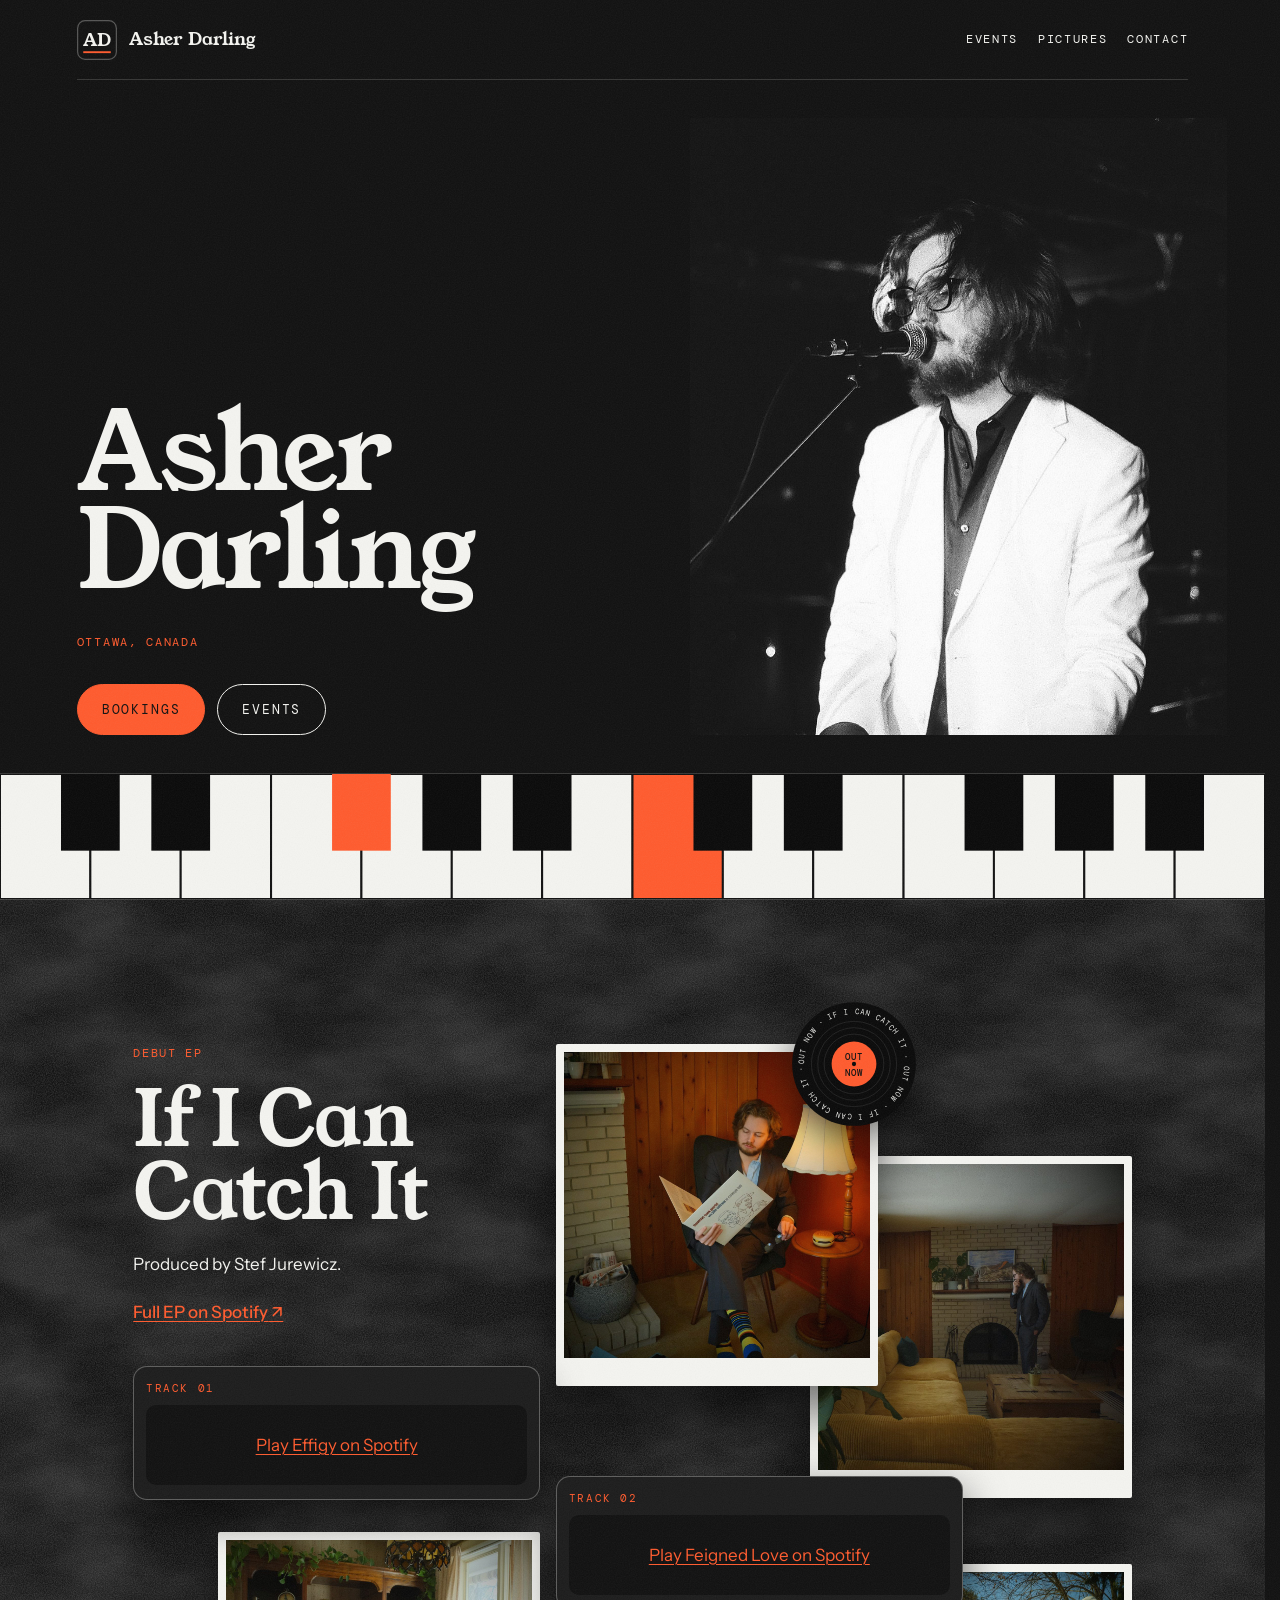
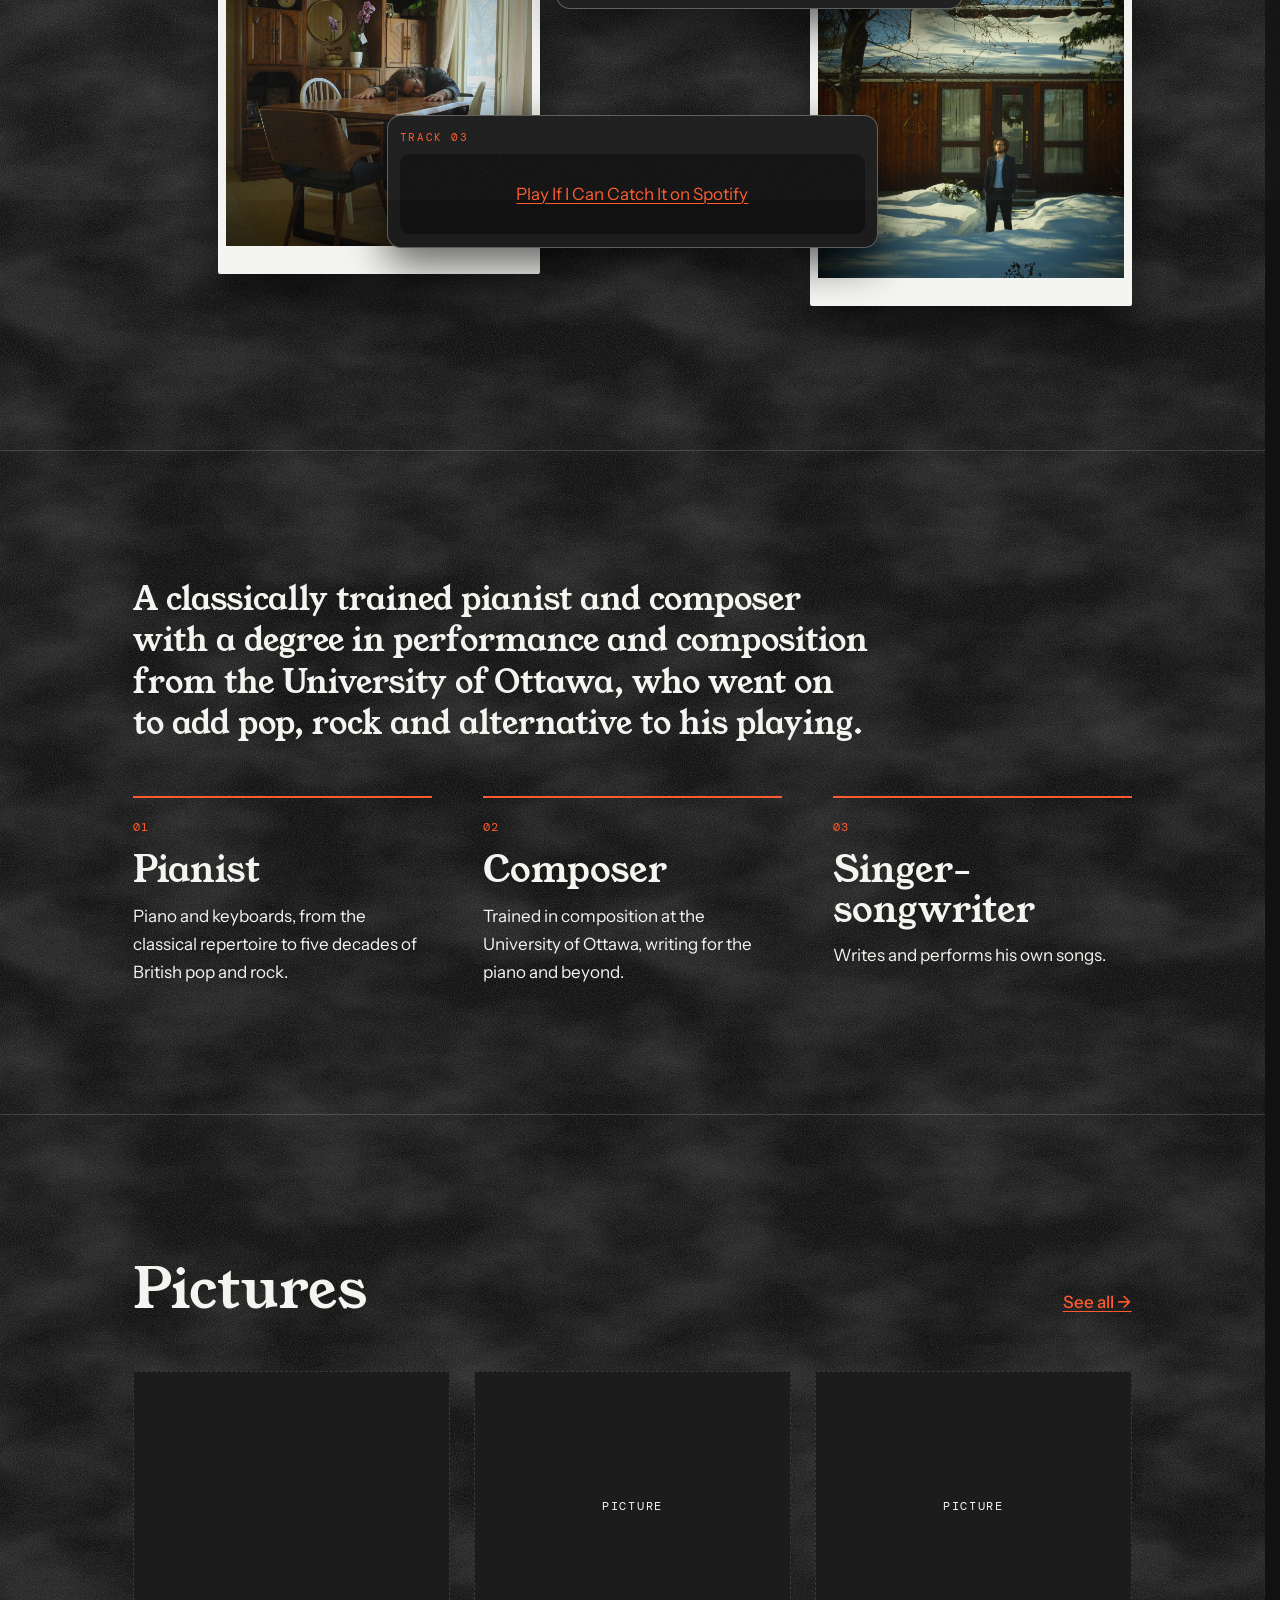
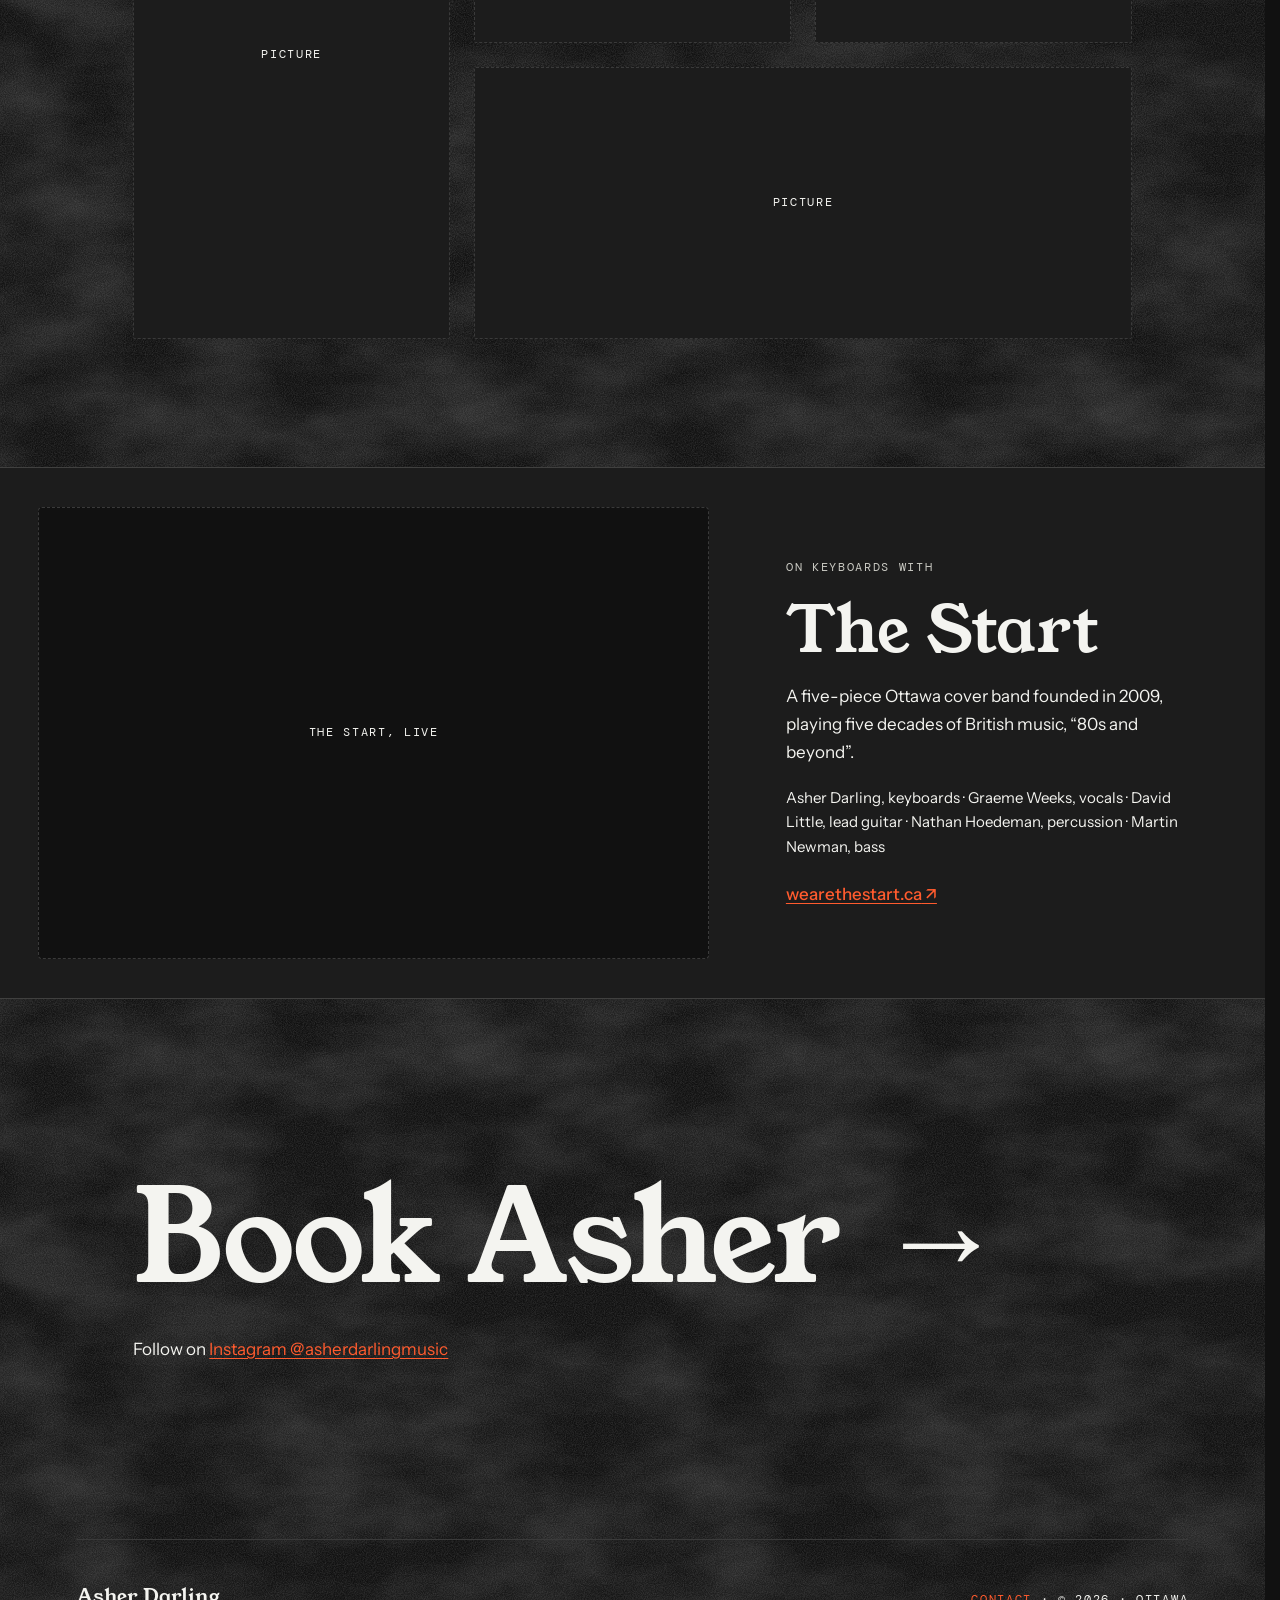
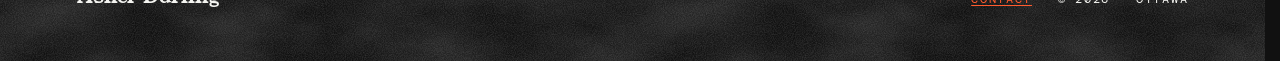
==== commit e6735b0b: "Add a subtle noise texture to the background, keeping the home landing solid Co-Authored-By: Claude " ====
--- a/index.html
+++ b/index.html
@@ -10,7 +10,7 @@
   <link rel="preconnect" href="https://fonts.googleapis.com">
   <link rel="preconnect" href="https://fonts.gstatic.com" crossorigin>
   <link rel="stylesheet" href="https://fonts.googleapis.com/css2?family=DM+Mono:wght@400;500&family=Instrument+Sans:wght@400;500;600&family=Young+Serif&display=swap">
-  <link rel="stylesheet" href="styles.css?v=15">
+  <link rel="stylesheet" href="styles.css?v=17">
   <script>document.documentElement.classList.add('js')</script>
   <script src="site.js?v=5" defer></script>
   <script src="https://open.spotify.com/embed/iframe-api/v1" async></script>
--- a/styles.css
+++ b/styles.css
@@ -34,7 +34,10 @@
 
 body {
   margin: 0;
-  background: var(--bg);
+  background-color: var(--bg);
+  /* Background noise/distortion texture. On Home the landing (nav, opening, keyboard) stays solid; see .home rules. */
+  background-image: url("data:image/svg+xml,%3Csvg xmlns='http://www.w3.org/2000/svg' width='220' height='220'%3E%3Cfilter id='g' x='0' y='0' width='1' height='1'%3E%3CfeTurbulence type='fractalNoise' baseFrequency='.9' numOctaves='3' stitchTiles='stitch'/%3E%3CfeColorMatrix values='0 0 0 0 1  0 0 0 0 1  0 0 0 0 1  0 0 0 .2 -.06'/%3E%3C/filter%3E%3Crect width='220' height='220' filter='url(%23g)'/%3E%3C/svg%3E"), url("data:image/svg+xml,%3Csvg xmlns='http://www.w3.org/2000/svg' width='640' height='640'%3E%3Cfilter id='b' x='0' y='0' width='1' height='1'%3E%3CfeTurbulence type='fractalNoise' baseFrequency='.0078125 .015625' numOctaves='4' seed='7' stitchTiles='stitch'/%3E%3CfeColorMatrix values='0 0 0 0 1  0 0 0 0 1  0 0 0 0 1  0 0 0 .22 -.07'/%3E%3C/filter%3E%3Crect width='640' height='640' filter='url(%23b)'/%3E%3C/svg%3E");
+  background-size: 220px 220px, 640px 640px;
   color: var(--text);
   font-family: var(--font-sans);
   font-size: 1.0625rem;
@@ -215,6 +218,10 @@
 @keyframes rise { from { opacity: 0; transform: translateY(18px); } to { opacity: 1; transform: none; } }
 
 /* Home */
+.home .site-nav, .home .opening { background-color: var(--bg); }
+.home .site-nav { margin: 0; padding-left: var(--gutter); padding-right: var(--gutter); border-bottom: 0; }
+.home .site-nav::after { content: ""; position: absolute; left: var(--gutter); right: var(--gutter); bottom: 0; height: 1px; background: var(--line); }
+
 .home main { max-width: none; padding: 0; }
 .ph { display: grid; place-items: center; background: var(--panel); border: 1px dashed var(--walnut); }
 .ph span { font-family: var(--font-mono); font-size: 0.75rem; letter-spacing: 0.14em; text-transform: uppercase; color: var(--text-muted); }
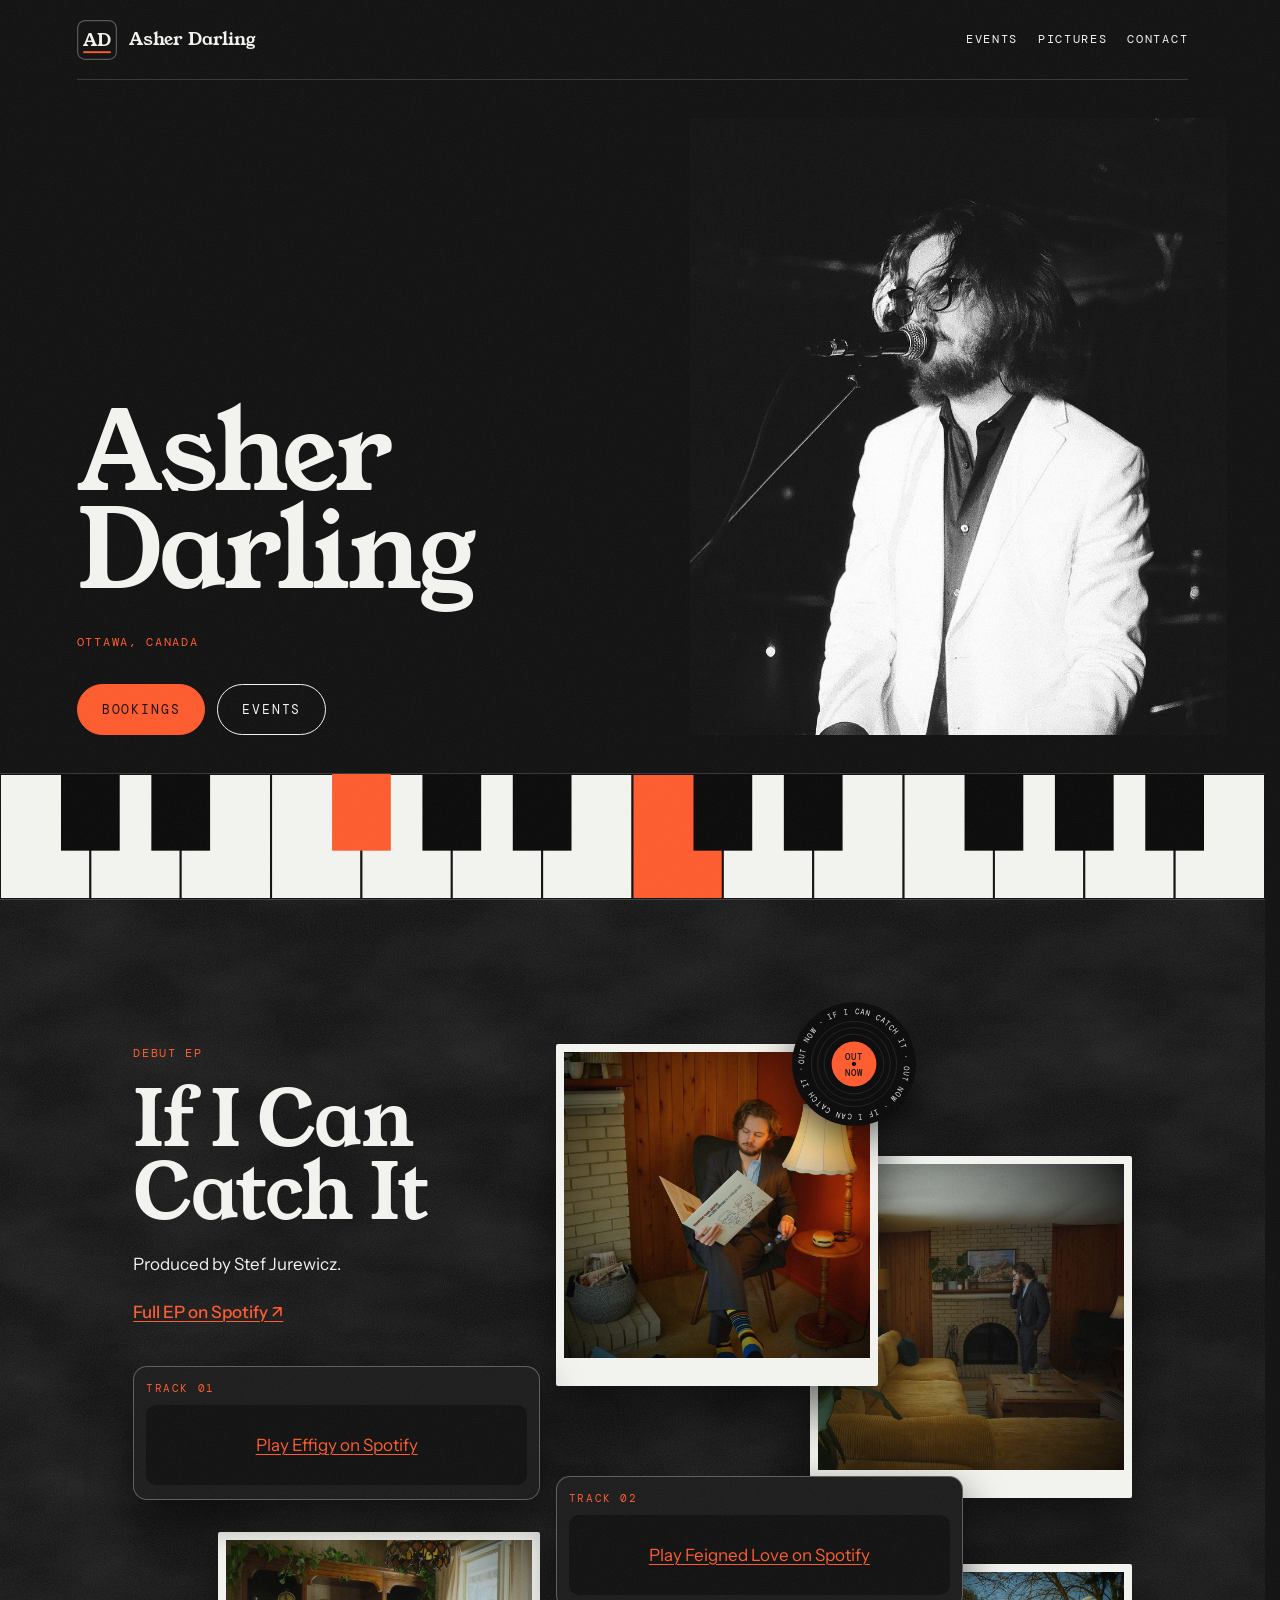
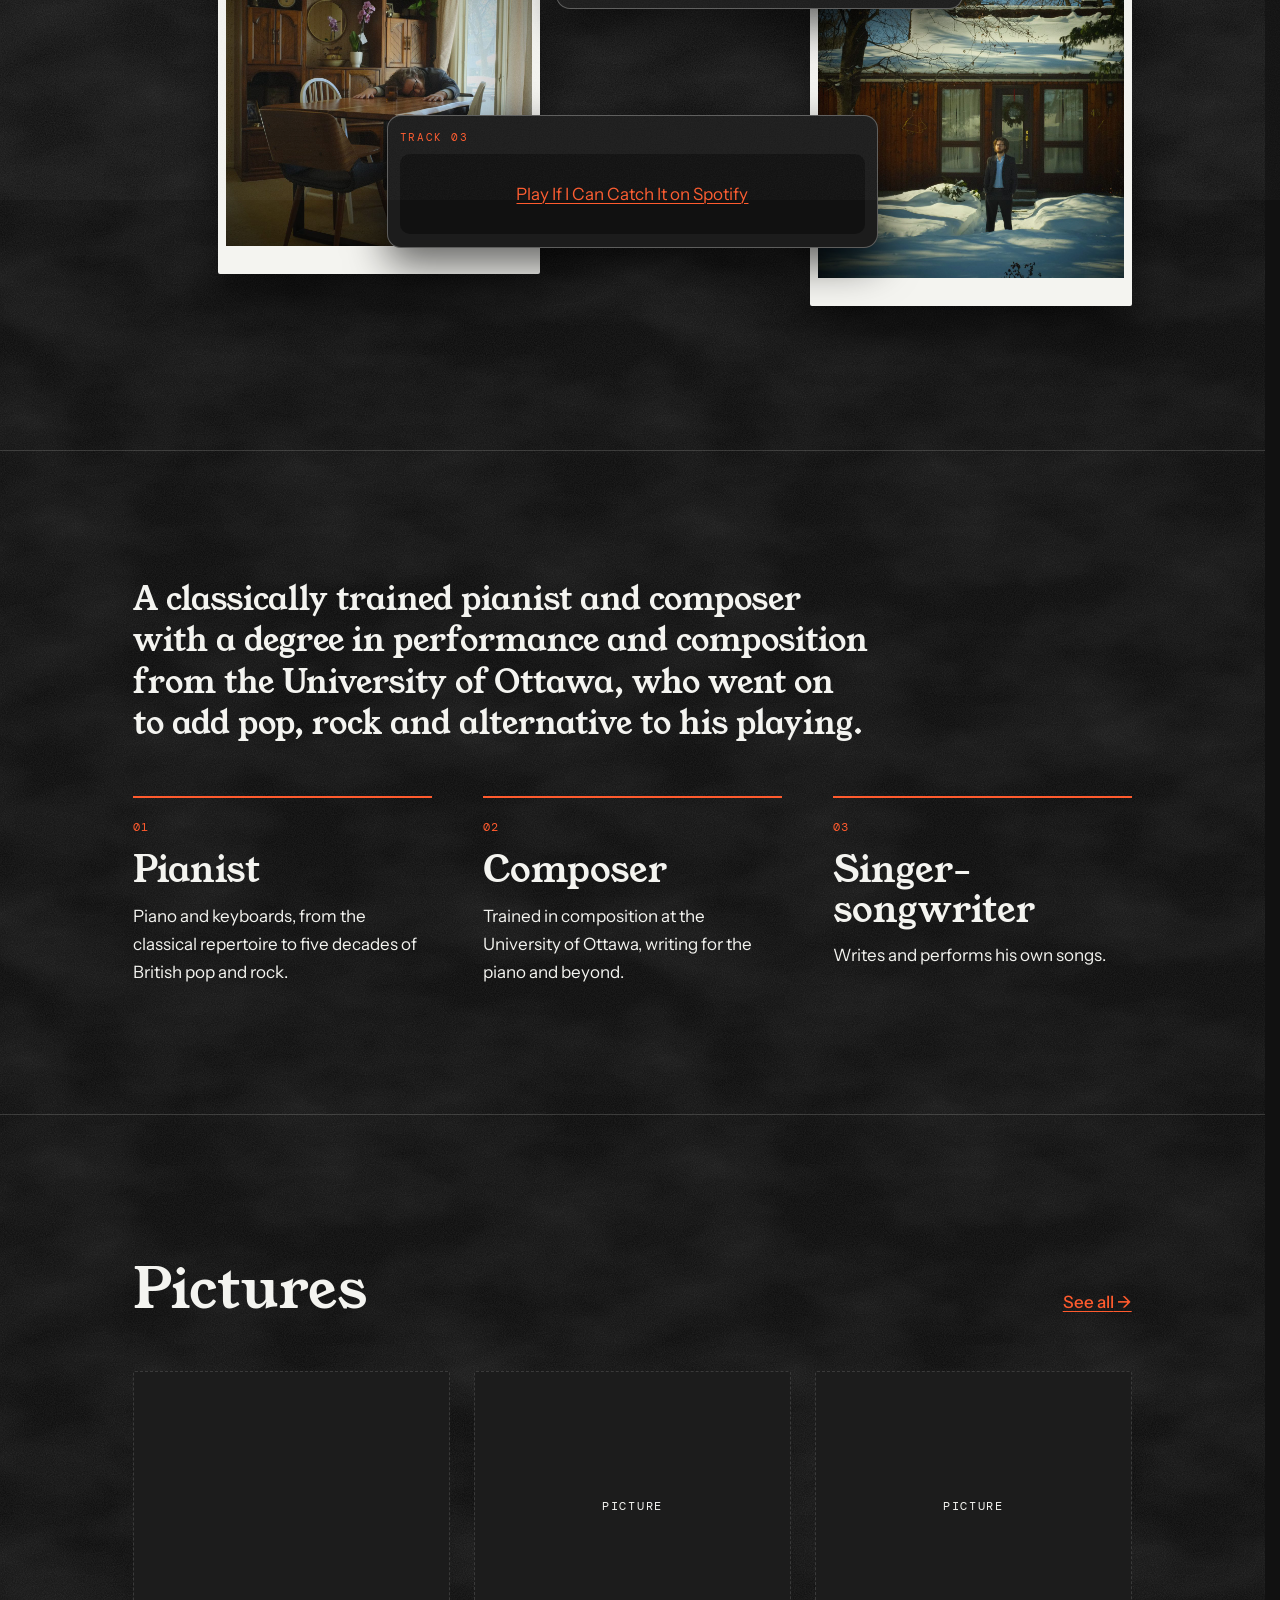
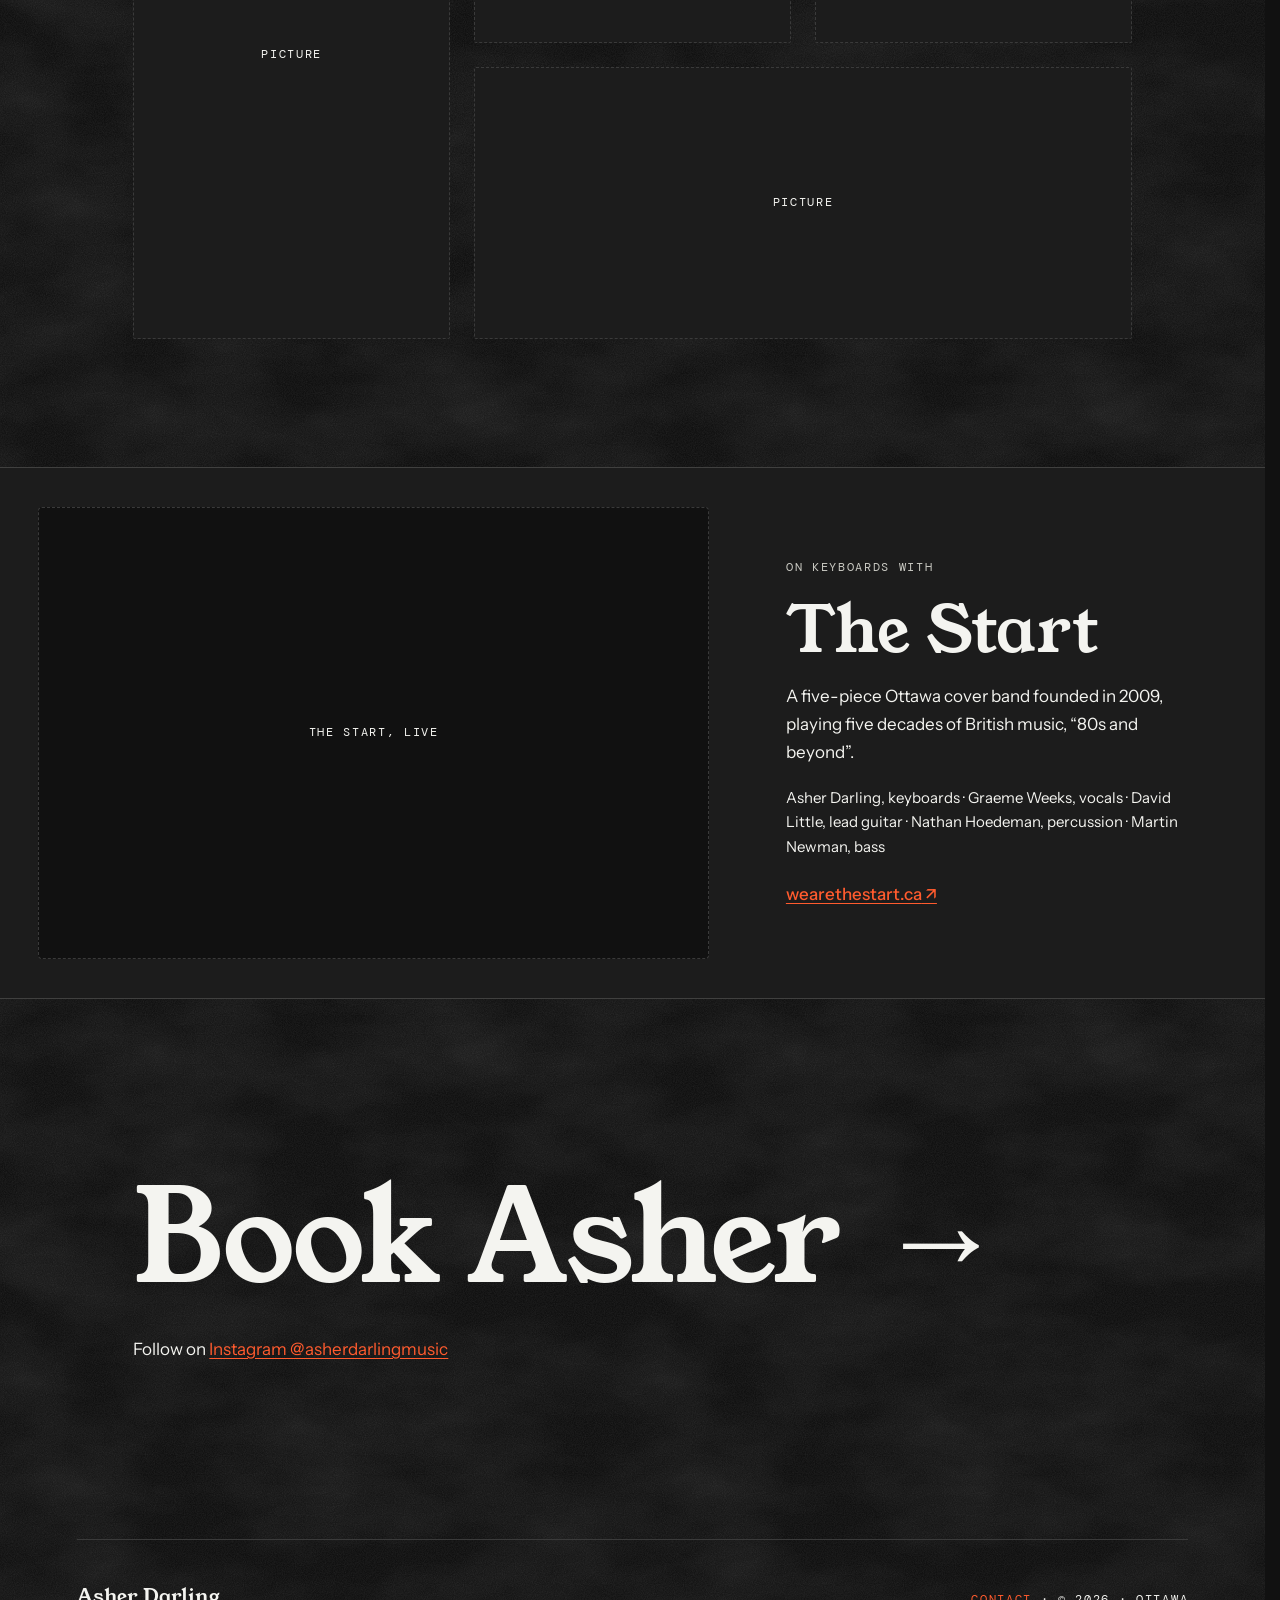
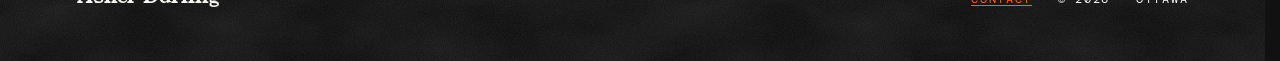
==== commit 583c9f63: "Halve the background texture strength Co-Authored-By: Claude Opus 5.5 <noreply@anthropic.com>" ====
--- a/index.html
+++ b/index.html
@@ -10,7 +10,7 @@
   <link rel="preconnect" href="https://fonts.googleapis.com">
   <link rel="preconnect" href="https://fonts.gstatic.com" crossorigin>
   <link rel="stylesheet" href="https://fonts.googleapis.com/css2?family=DM+Mono:wght@400;500&family=Instrument+Sans:wght@400;500;600&family=Young+Serif&display=swap">
-  <link rel="stylesheet" href="styles.css?v=17">
+  <link rel="stylesheet" href="styles.css?v=18">
   <script>document.documentElement.classList.add('js')</script>
   <script src="site.js?v=5" defer></script>
   <script src="https://open.spotify.com/embed/iframe-api/v1" async></script>
--- a/styles.css
+++ b/styles.css
@@ -36,7 +36,7 @@
   margin: 0;
   background-color: var(--bg);
   /* Background noise/distortion texture. On Home the landing (nav, opening, keyboard) stays solid; see .home rules. */
-  background-image: url("data:image/svg+xml,%3Csvg xmlns='http://www.w3.org/2000/svg' width='220' height='220'%3E%3Cfilter id='g' x='0' y='0' width='1' height='1'%3E%3CfeTurbulence type='fractalNoise' baseFrequency='.9' numOctaves='3' stitchTiles='stitch'/%3E%3CfeColorMatrix values='0 0 0 0 1  0 0 0 0 1  0 0 0 0 1  0 0 0 .2 -.06'/%3E%3C/filter%3E%3Crect width='220' height='220' filter='url(%23g)'/%3E%3C/svg%3E"), url("data:image/svg+xml,%3Csvg xmlns='http://www.w3.org/2000/svg' width='640' height='640'%3E%3Cfilter id='b' x='0' y='0' width='1' height='1'%3E%3CfeTurbulence type='fractalNoise' baseFrequency='.0078125 .015625' numOctaves='4' seed='7' stitchTiles='stitch'/%3E%3CfeColorMatrix values='0 0 0 0 1  0 0 0 0 1  0 0 0 0 1  0 0 0 .22 -.07'/%3E%3C/filter%3E%3Crect width='640' height='640' filter='url(%23b)'/%3E%3C/svg%3E");
+  background-image: url("data:image/svg+xml,%3Csvg xmlns='http://www.w3.org/2000/svg' width='220' height='220'%3E%3Cfilter id='g' x='0' y='0' width='1' height='1'%3E%3CfeTurbulence type='fractalNoise' baseFrequency='.9' numOctaves='3' stitchTiles='stitch'/%3E%3CfeColorMatrix values='0 0 0 0 1  0 0 0 0 1  0 0 0 0 1  0 0 0 .1 -.03'/%3E%3C/filter%3E%3Crect width='220' height='220' filter='url(%23g)'/%3E%3C/svg%3E"), url("data:image/svg+xml,%3Csvg xmlns='http://www.w3.org/2000/svg' width='640' height='640'%3E%3Cfilter id='b' x='0' y='0' width='1' height='1'%3E%3CfeTurbulence type='fractalNoise' baseFrequency='.0078125 .015625' numOctaves='4' seed='7' stitchTiles='stitch'/%3E%3CfeColorMatrix values='0 0 0 0 1  0 0 0 0 1  0 0 0 0 1  0 0 0 .11 -.035'/%3E%3C/filter%3E%3Crect width='640' height='640' filter='url(%23b)'/%3E%3C/svg%3E");
   background-size: 220px 220px, 640px 640px;
   color: var(--text);
   font-family: var(--font-sans);
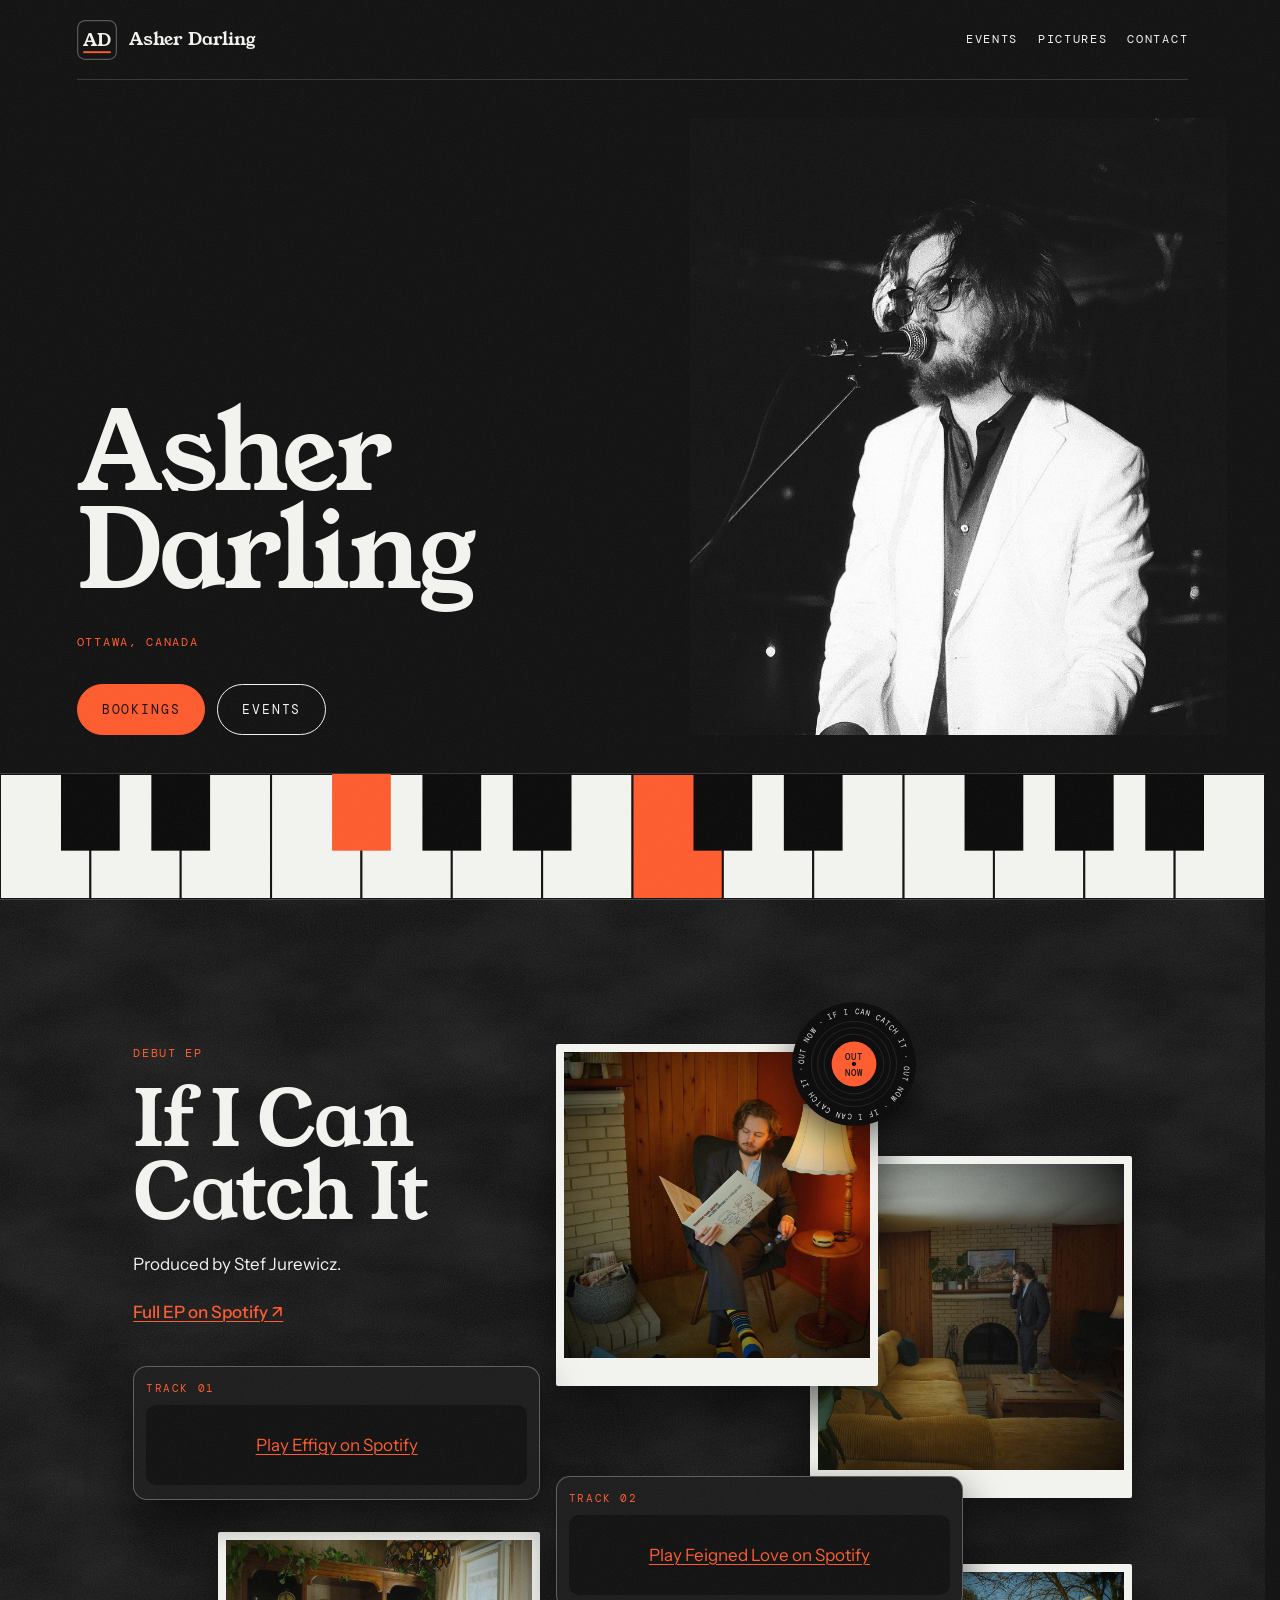
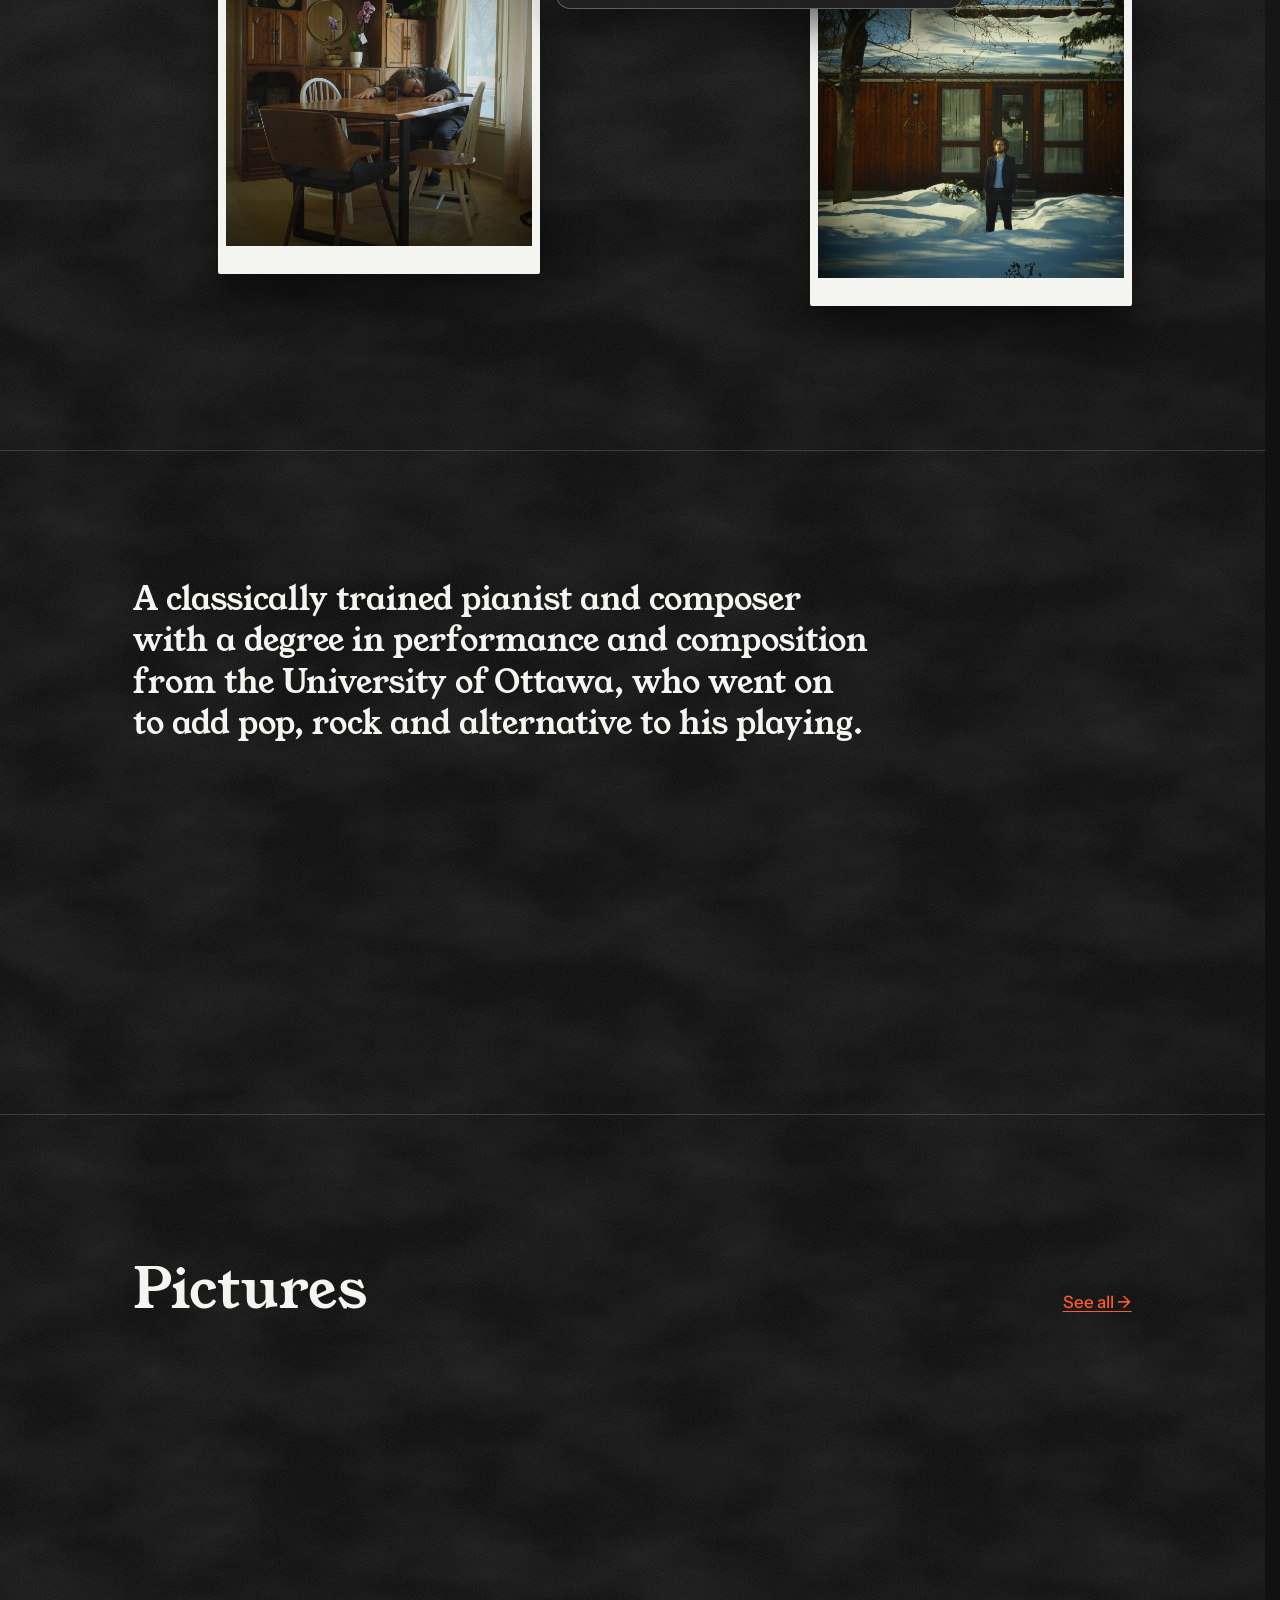
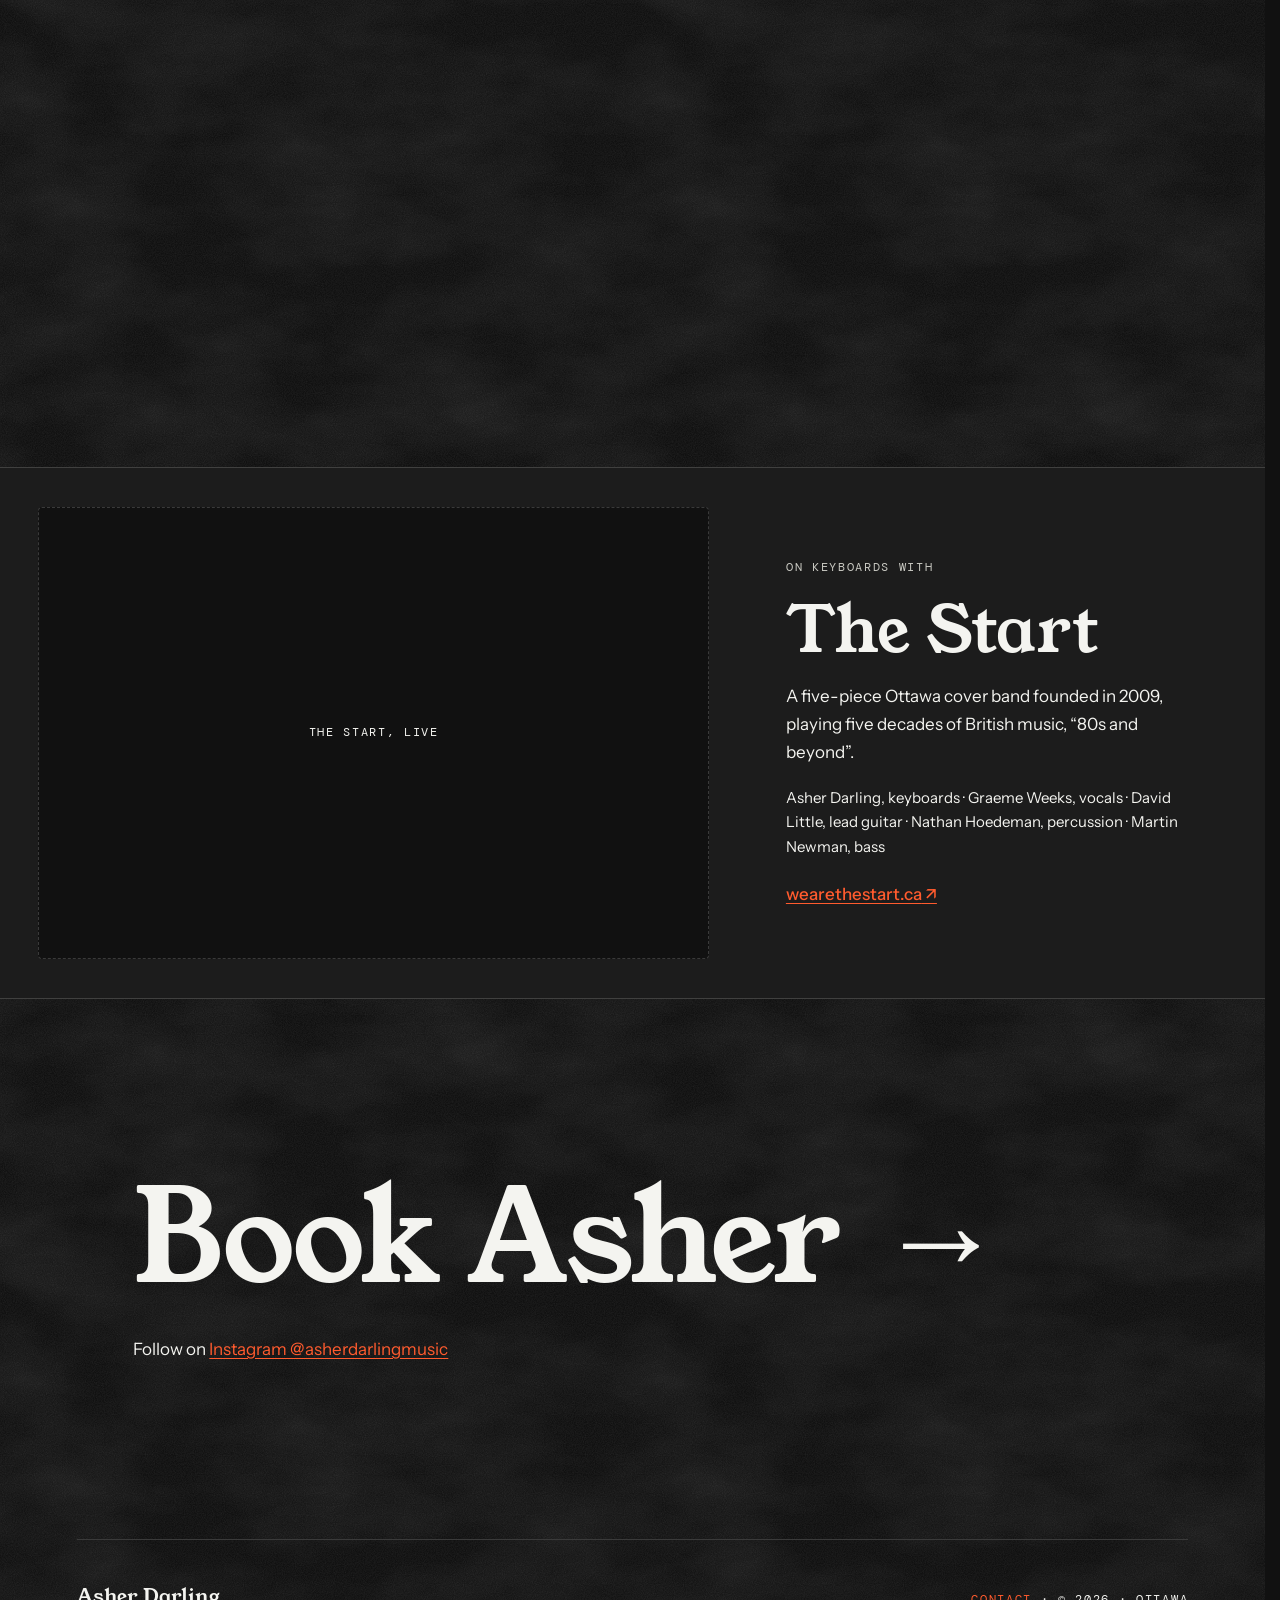
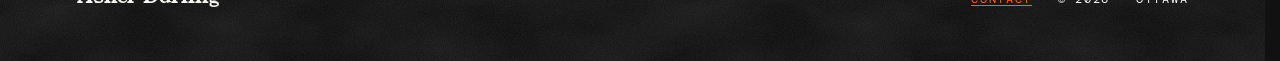
==== commit cbc8a68d: "Pictures: tight mosaic without numbers or captions Co-Authored-By: Claude Opus 5.5 <noreply@anthropi" ====
--- a/index.html
+++ b/index.html
@@ -10,9 +10,9 @@
   <link rel="preconnect" href="https://fonts.googleapis.com">
   <link rel="preconnect" href="https://fonts.gstatic.com" crossorigin>
   <link rel="stylesheet" href="https://fonts.googleapis.com/css2?family=DM+Mono:wght@400;500&family=Instrument+Sans:wght@400;500;600&family=Young+Serif&display=swap">
-  <link rel="stylesheet" href="styles.css?v=18">
+  <link rel="stylesheet" href="styles.css?v=22">
   <script>document.documentElement.classList.add('js')</script>
-  <script src="site.js?v=5" defer></script>
+  <script src="site.js?v=8" defer></script>
   <script src="https://open.spotify.com/embed/iframe-api/v1" async></script>
 </head>
 <body class="home">
--- a/styles.css
+++ b/styles.css
@@ -409,16 +409,55 @@
 .gig__meta { color: var(--text-muted); font-size: 0.9375rem; }
 .gig__tickets { justify-self: start; font-weight: 500; }
 .gig--placeholder { opacity: 0.6; }
+.gigs + .gigs__empty { margin-top: 2rem; }
+.gig[hidden], .gigs[hidden], .gigs__empty[hidden] { display: none; }
 @media (min-width: 560px) {
   .gig { grid-template-columns: 8.5rem minmax(0, 1fr) auto; }
 }
 
 /* Gallery */
 .section__body--wide { max-width: none; }
-.gallery { display: grid; grid-template-columns: repeat(auto-fill, minmax(min(100%, 14rem), 1fr)); gap: 1rem; align-items: start; }
-.gallery figure { margin: 0; display: grid; gap: 0.5rem; }
-.gallery img { display: block; width: 100%; height: auto; border-radius: 2px; }
-.gallery figcaption { font-size: 0.8125rem; color: var(--text-muted); }
+/* Pictures: a tight mosaic; every cell is filled and the photos are cropped to fit */
+.frames { list-style: none; margin: 0; padding: 0; display: grid; grid-template-columns: repeat(2, minmax(0, 1fr)); gap: 0.5rem; }
+.frame { margin: 0; min-height: 0; }
+.frame--1 { grid-column: 1 / -1; }
+.frame__open { display: block; height: 100%; overflow: hidden; border-radius: 2px; background: var(--panel); }
+.frame__open img { display: block; width: 100%; height: 100%; aspect-ratio: 1; object-fit: cover; transition: scale 900ms var(--ease); }
+.frame--1 img { aspect-ratio: 4 / 5; object-position: 38% 30%; }
+.frame--5 img { object-position: 50% 62%; }
+.frame__open:hover img { scale: 1.035; }
+.frame__open:focus-visible { outline: 2px solid var(--amber); outline-offset: 3px; }
+.gallery__more { margin-top: clamp(3rem, 7vw, 5rem); }
+@media (min-width: 900px) {
+  .frames { grid-template-columns: repeat(12, minmax(0, 1fr)); grid-template-rows: repeat(4, clamp(8rem, 11vw, 11.5rem)); gap: 0.75rem; }
+  .frame__open img, .frame--1 img { aspect-ratio: auto; }
+  .frames .frame--1 { grid-column: 1 / 6; grid-row: 1 / 5; }
+  .frames .frame--2 { grid-column: 6 / 9; grid-row: 1 / 3; }
+  .frames .frame--3 { grid-column: 9 / 13; grid-row: 1 / 3; }
+  .frames .frame--4 { grid-column: 6 / 9; grid-row: 3 / 5; }
+  .frames .frame--5 { grid-column: 9 / 13; grid-row: 3 / 5; }
+}
+
+/* Lightbox */
+.lb { width: 100%; height: 100%; max-width: none; max-height: none; margin: 0; padding: 0; border: 0; background: rgba(10, 10, 10, 0.96); color: var(--cream); }
+.lb::backdrop { background: transparent; }
+.lb[open] { display: grid; grid-template-rows: auto minmax(0, 1fr) auto; }
+.has-cursor .lb, .has-cursor .lb * { cursor: auto !important; }
+.has-cursor .lb button { cursor: pointer !important; }
+.lb__top, .lb__bar { display: flex; align-items: center; justify-content: flex-end; gap: 1rem; padding: 1rem var(--gutter); font-family: var(--font-mono); font-size: 0.75rem; letter-spacing: 0.14em; text-transform: uppercase; }
+.lb__stage { margin: 0; min-height: 0; display: grid; place-items: center; padding: 0 var(--gutter); }
+.lb__stage img { display: block; max-width: 100%; max-height: calc(100svh - 9.5rem); width: auto; height: auto; object-fit: contain; border-radius: 2px; box-shadow: 0 2rem 4rem rgba(0, 0, 0, 0.6); }
+.lb button { font: inherit; letter-spacing: inherit; text-transform: inherit; color: var(--cream); background: none; border: 1px solid var(--line-strong); border-radius: 999px; padding: 0.6rem 1.1rem; min-height: 44px; transition: border-color 200ms var(--ease), background 200ms var(--ease), color 200ms var(--ease); }
+.lb button:hover { border-color: var(--amber); }
+.lb button:focus-visible { outline: 2px solid var(--amber); outline-offset: 3px; }
+.lb__nav { display: flex; gap: 0.5rem; }
+html.lb-open { overflow: hidden; }
+@media (prefers-reduced-motion: no-preference) {
+  .lb[open] { animation: lb-in 300ms var(--ease); }
+  .lb__stage img.swap { animation: lb-img 450ms var(--ease); }
+}
+@keyframes lb-in { from { opacity: 0; } }
+@keyframes lb-img { from { opacity: 0; translate: 0 0.75rem; } }
 
 .section.section--single { grid-template-columns: minmax(0, 1fr); }
 .section--single .section__body { max-width: 48rem; }
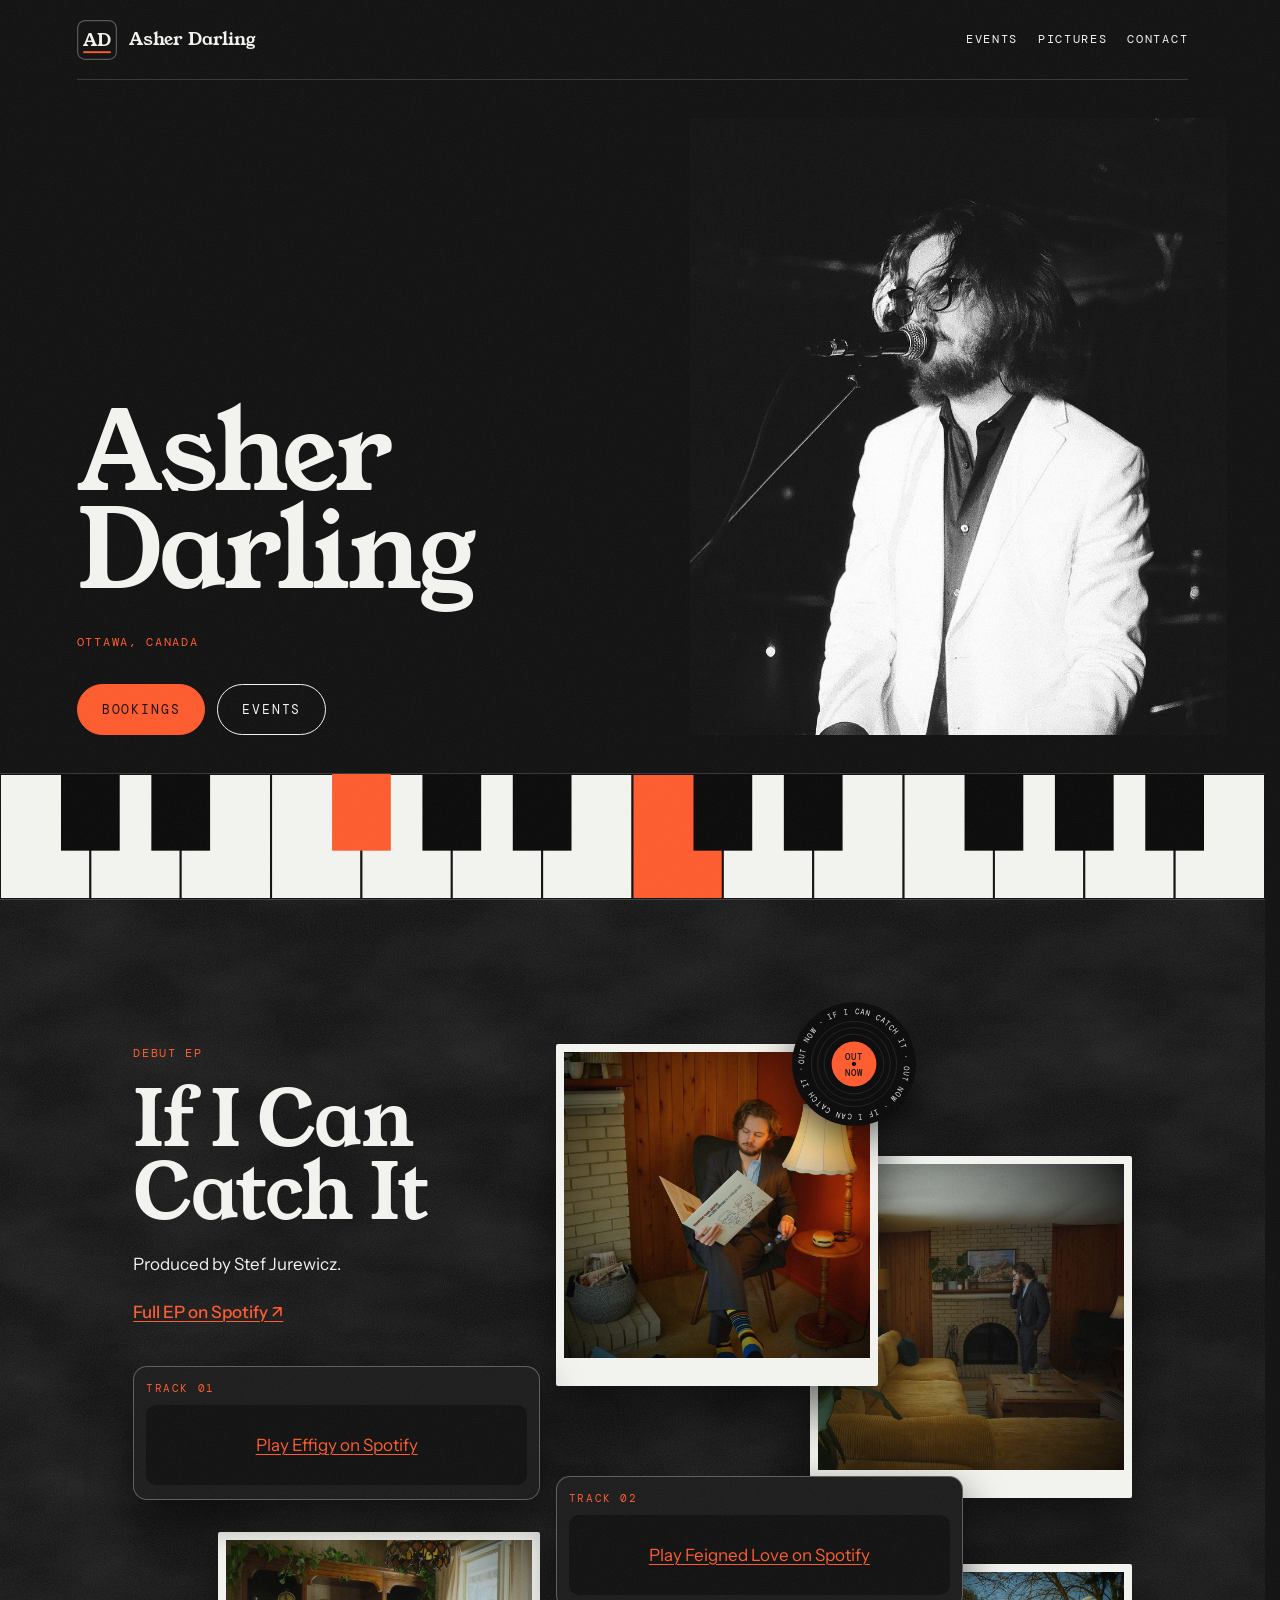
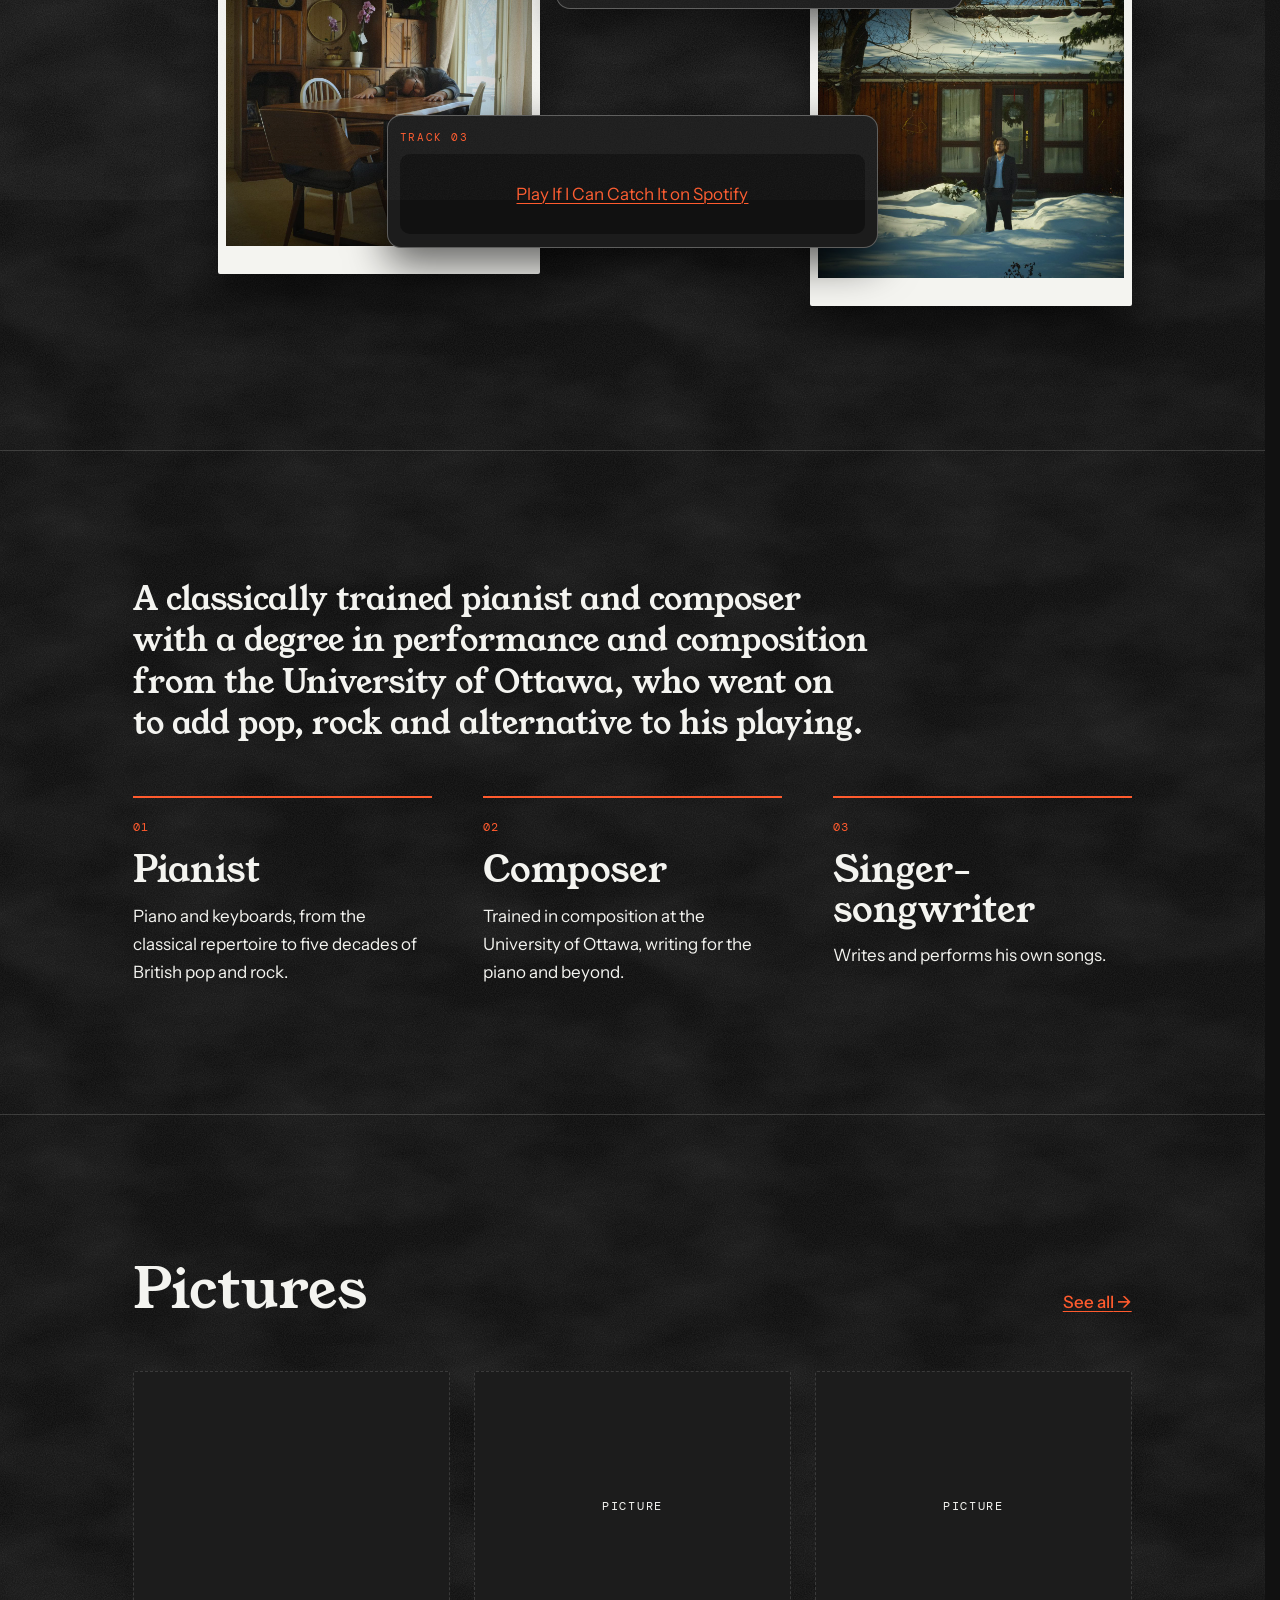
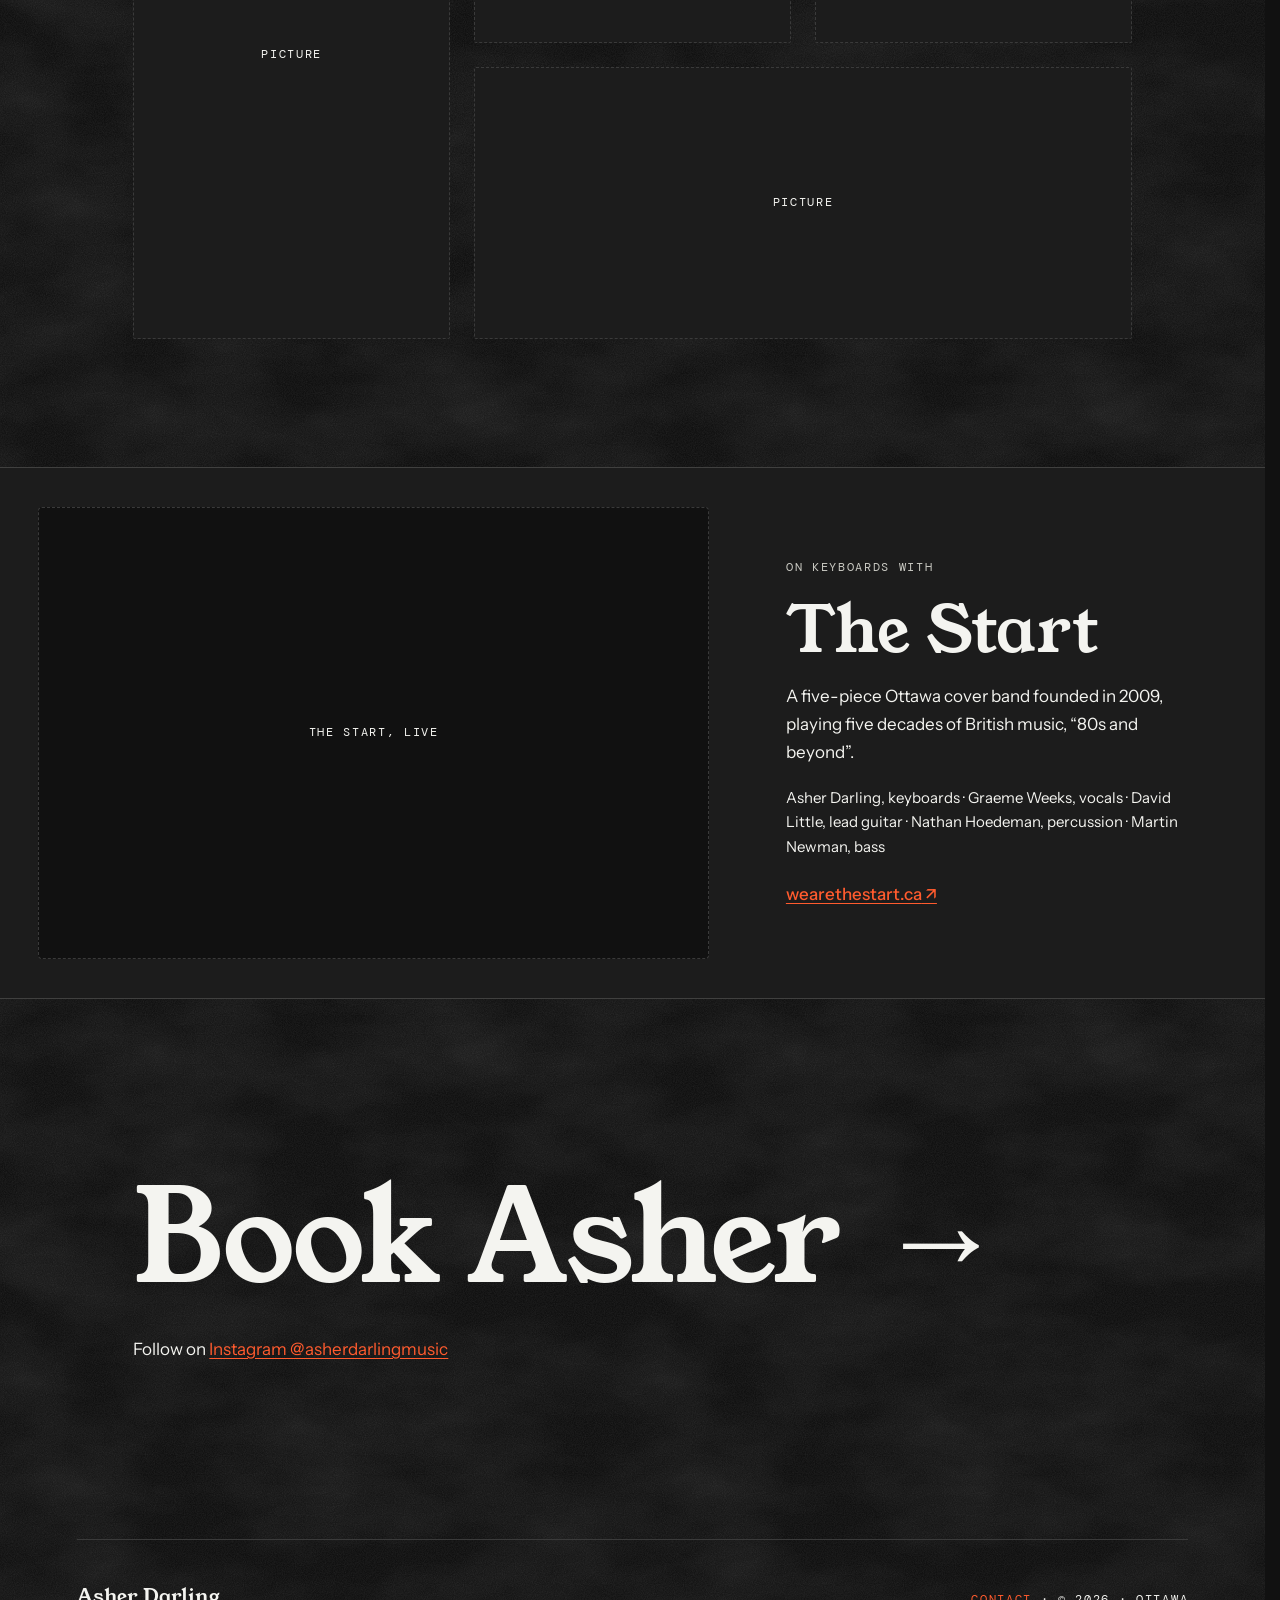
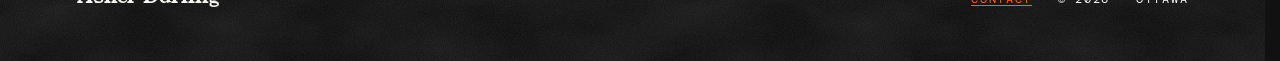
==== commit 973c7d53: "Events: month calendar built from the show list Co-Authored-By: Claude Opus 5.5 <noreply@anthropic.c" ====
--- a/index.html
+++ b/index.html
@@ -10,9 +10,9 @@
   <link rel="preconnect" href="https://fonts.googleapis.com">
   <link rel="preconnect" href="https://fonts.gstatic.com" crossorigin>
   <link rel="stylesheet" href="https://fonts.googleapis.com/css2?family=DM+Mono:wght@400;500&family=Instrument+Sans:wght@400;500;600&family=Young+Serif&display=swap">
-  <link rel="stylesheet" href="styles.css?v=22">
+  <link rel="stylesheet" href="styles.css?v=23">
   <script>document.documentElement.classList.add('js')</script>
-  <script src="site.js?v=8" defer></script>
+  <script src="site.js?v=9" defer></script>
   <script src="https://open.spotify.com/embed/iframe-api/v1" async></script>
 </head>
 <body class="home">
--- a/styles.css
+++ b/styles.css
@@ -410,6 +410,65 @@
 .gig__tickets { justify-self: start; font-weight: 500; }
 .gig--placeholder { opacity: 0.6; }
 .gigs + .gigs__empty { margin-top: 2rem; }
+.gigs-wrap .gigs, .gigs-wrap .gigs__empty { max-width: 48rem; }
+.gig--past { opacity: 0.55; }
+.gig--past .gig__venue { text-decoration: line-through; text-decoration-thickness: 1px; }
+
+/* Events calendar (built by site.js from the .gigs list). State is shown by fill and words, never by colour alone. */
+.cal { display: grid; gap: clamp(4rem, 10vw, 7rem); margin-bottom: clamp(3rem, 7vw, 5rem); }
+.cal__head { display: flex; align-items: baseline; flex-wrap: wrap; gap: 0.5rem 1.25rem; margin-bottom: 1.5rem; }
+.cal__name { font-family: var(--font-serif); font-weight: 400; font-size: clamp(3rem, 9vw, 7.5rem); line-height: 0.9; letter-spacing: -0.03em; color: var(--cream); }
+.cal__year, .cal__count { font-family: var(--font-mono); font-size: 0.75rem; letter-spacing: 0.14em; text-transform: uppercase; }
+.cal__year { color: var(--text-muted); }
+.cal__count { color: var(--amber); margin-left: auto; }
+.cal__dow, .cal__grid { display: grid; grid-template-columns: repeat(7, minmax(0, 1fr)); }
+.cal__dow { font-family: var(--font-mono); font-size: 0.6875rem; letter-spacing: 0.14em; text-transform: uppercase; color: var(--text-muted); padding-bottom: 0.6rem; }
+.cal__grid { gap: 4px; }
+.cal__day {
+  position: relative; aspect-ratio: 1; padding: 0.4rem; border-radius: 4px;
+  border: 1px solid var(--line); display: flex; flex-direction: column; gap: 0.35rem; min-width: 0;
+}
+.cal__day--pad { border-color: transparent; }
+.cal__n { font-family: var(--font-mono); font-size: 0.75rem; color: var(--text-muted); line-height: 1; }
+.cal__shows { display: none; }
+.cal__tag { font-family: var(--font-mono); font-size: 0.5625rem; letter-spacing: 0.12em; text-transform: uppercase; line-height: 1; }
+
+/* Show days: a white key with an amber base */
+.cal__day--show {
+  background: var(--key-white); border-color: var(--key-white); color: var(--key-black); cursor: pointer;
+  box-shadow: inset 0 -4px 0 var(--amber), 0 0.75rem 1.5rem rgba(0, 0, 0, 0.35);
+  transition: translate 300ms var(--ease), box-shadow 300ms var(--ease);
+}
+.cal__day--show .cal__n { color: var(--key-black); font-weight: 500; }
+.cal__day--show:hover { translate: 0 -3px; box-shadow: inset 0 -6px 0 var(--amber), 0 1.25rem 2rem rgba(0, 0, 0, 0.5); z-index: 2; }
+/* Played: outlined, not filled, and labelled */
+.cal__day--past { background: transparent; border: 1px dashed var(--line-strong); color: var(--text-muted); box-shadow: none; }
+.cal__day--past .cal__n { color: var(--text-muted); font-weight: 400; }
+.cal__day--past:hover { translate: none; box-shadow: none; }
+.cal__day--past .cal__venue { text-decoration: line-through; text-decoration-thickness: 1px; }
+/* Today: amber ring plus the word */
+.cal__day--today { outline: 2px solid var(--amber); outline-offset: 2px; }
+.cal__day--today .cal__tag--today { color: var(--amber); }
+.cal__day--show.cal__day--today .cal__tag--today { color: var(--key-black); }
+.cal__tags { display: flex; flex-wrap: wrap; gap: 0.3rem; margin-top: auto; }
+.gig.flash { animation: gig-flash 1.6s var(--ease); }
+@keyframes gig-flash { 0%, 30% { background: rgba(255, 91, 46, 0.14); } }
+
+@media (min-width: 760px) {
+  .cal__grid { gap: 6px; }
+  .cal__day { aspect-ratio: auto; min-height: clamp(7rem, 11vw, 9.5rem); padding: 0.7rem 0.75rem 0.85rem; }
+  .cal__n { font-size: 0.8125rem; }
+  .cal__shows { display: grid; gap: 0.5rem; }
+  .cal__show { display: grid; gap: 0.15rem; }
+  .cal__venue { font-family: var(--font-serif); font-size: clamp(0.875rem, 1.25vw, 1.0625rem); line-height: 1.15; overflow-wrap: anywhere; }
+  .cal__band { font-size: 0.75rem; line-height: 1.25; opacity: 0.75; }
+  .cal__tag { font-size: 0.625rem; }
+  .cal__head { margin-bottom: 2rem; }
+  /* The calendar carries the details; the list stays for screen readers */
+  .has-cal .gigs { position: absolute; width: 1px; height: 1px; overflow: hidden; clip: rect(0 0 0 0); white-space: nowrap; }
+  .cal__day--show { cursor: default; }
+}
+
 .gig[hidden], .gigs[hidden], .gigs__empty[hidden] { display: none; }
 @media (min-width: 560px) {
   .gig { grid-template-columns: 8.5rem minmax(0, 1fr) auto; }
